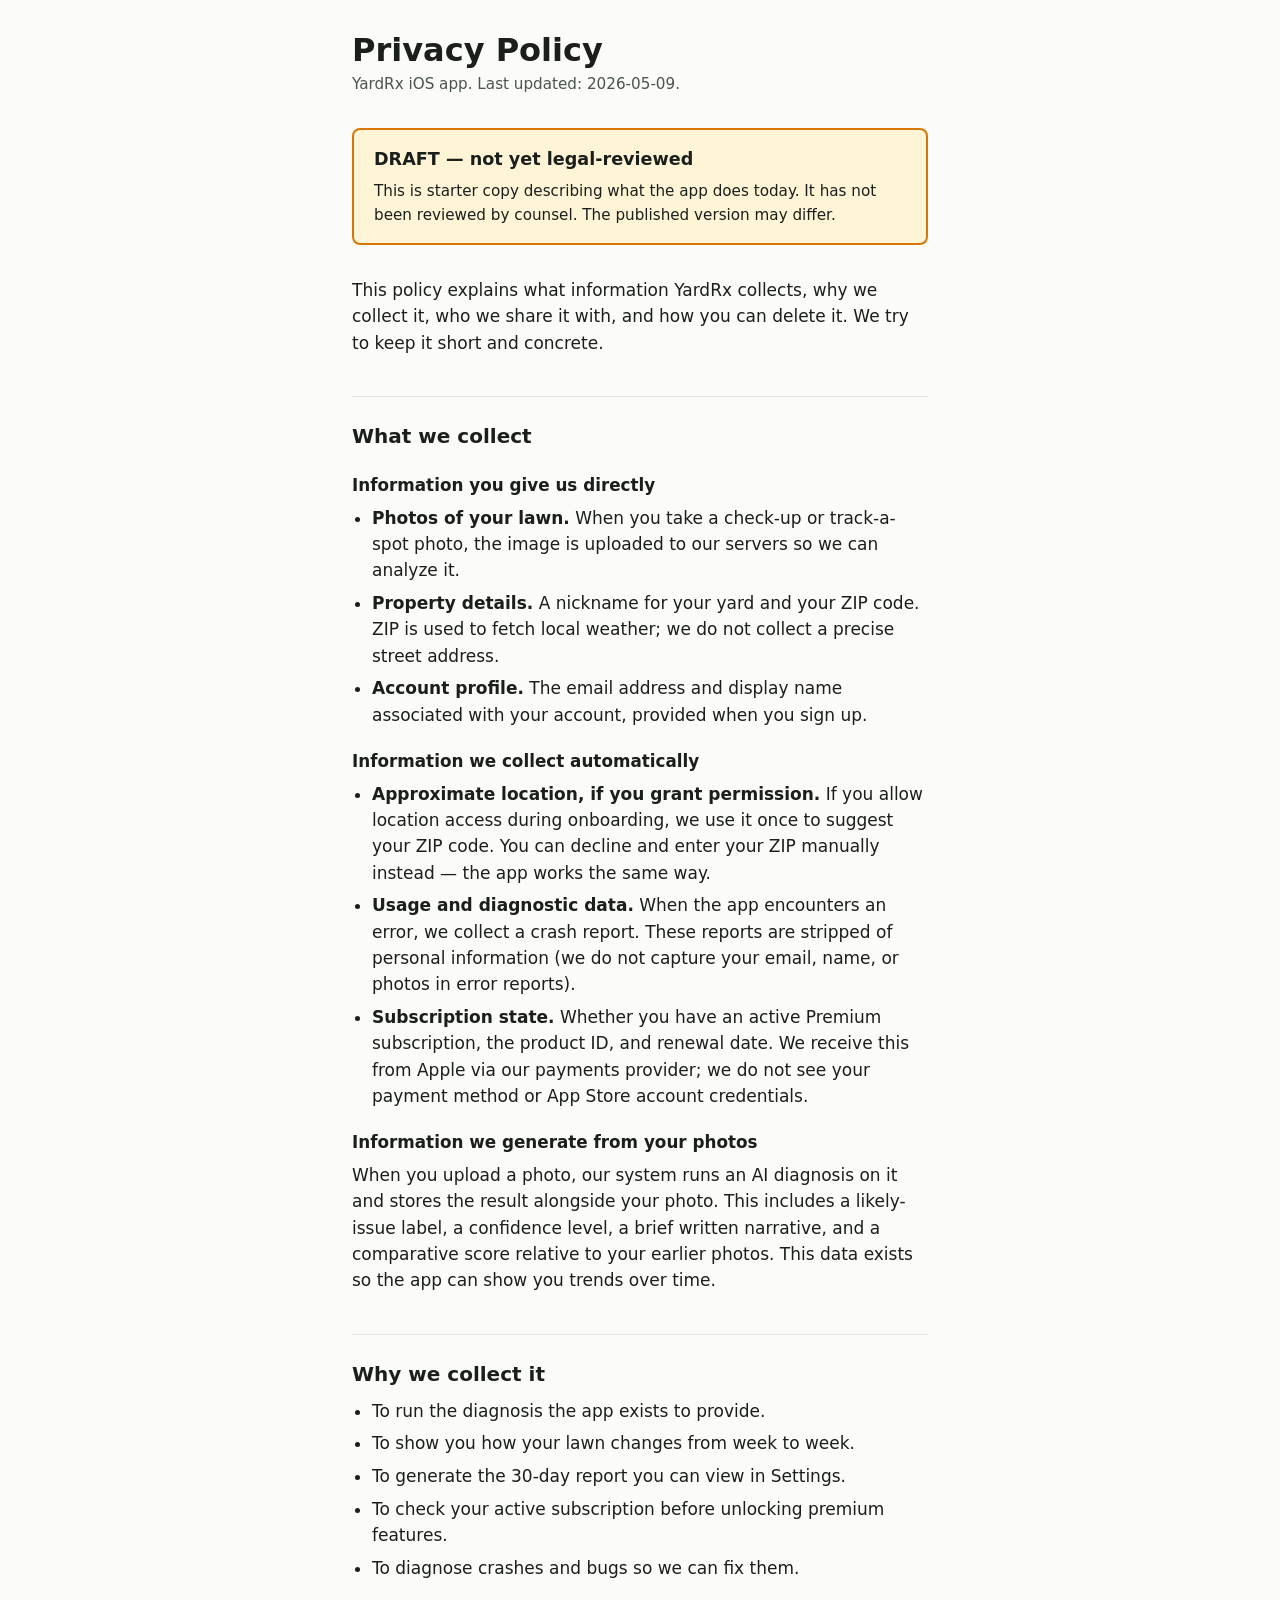
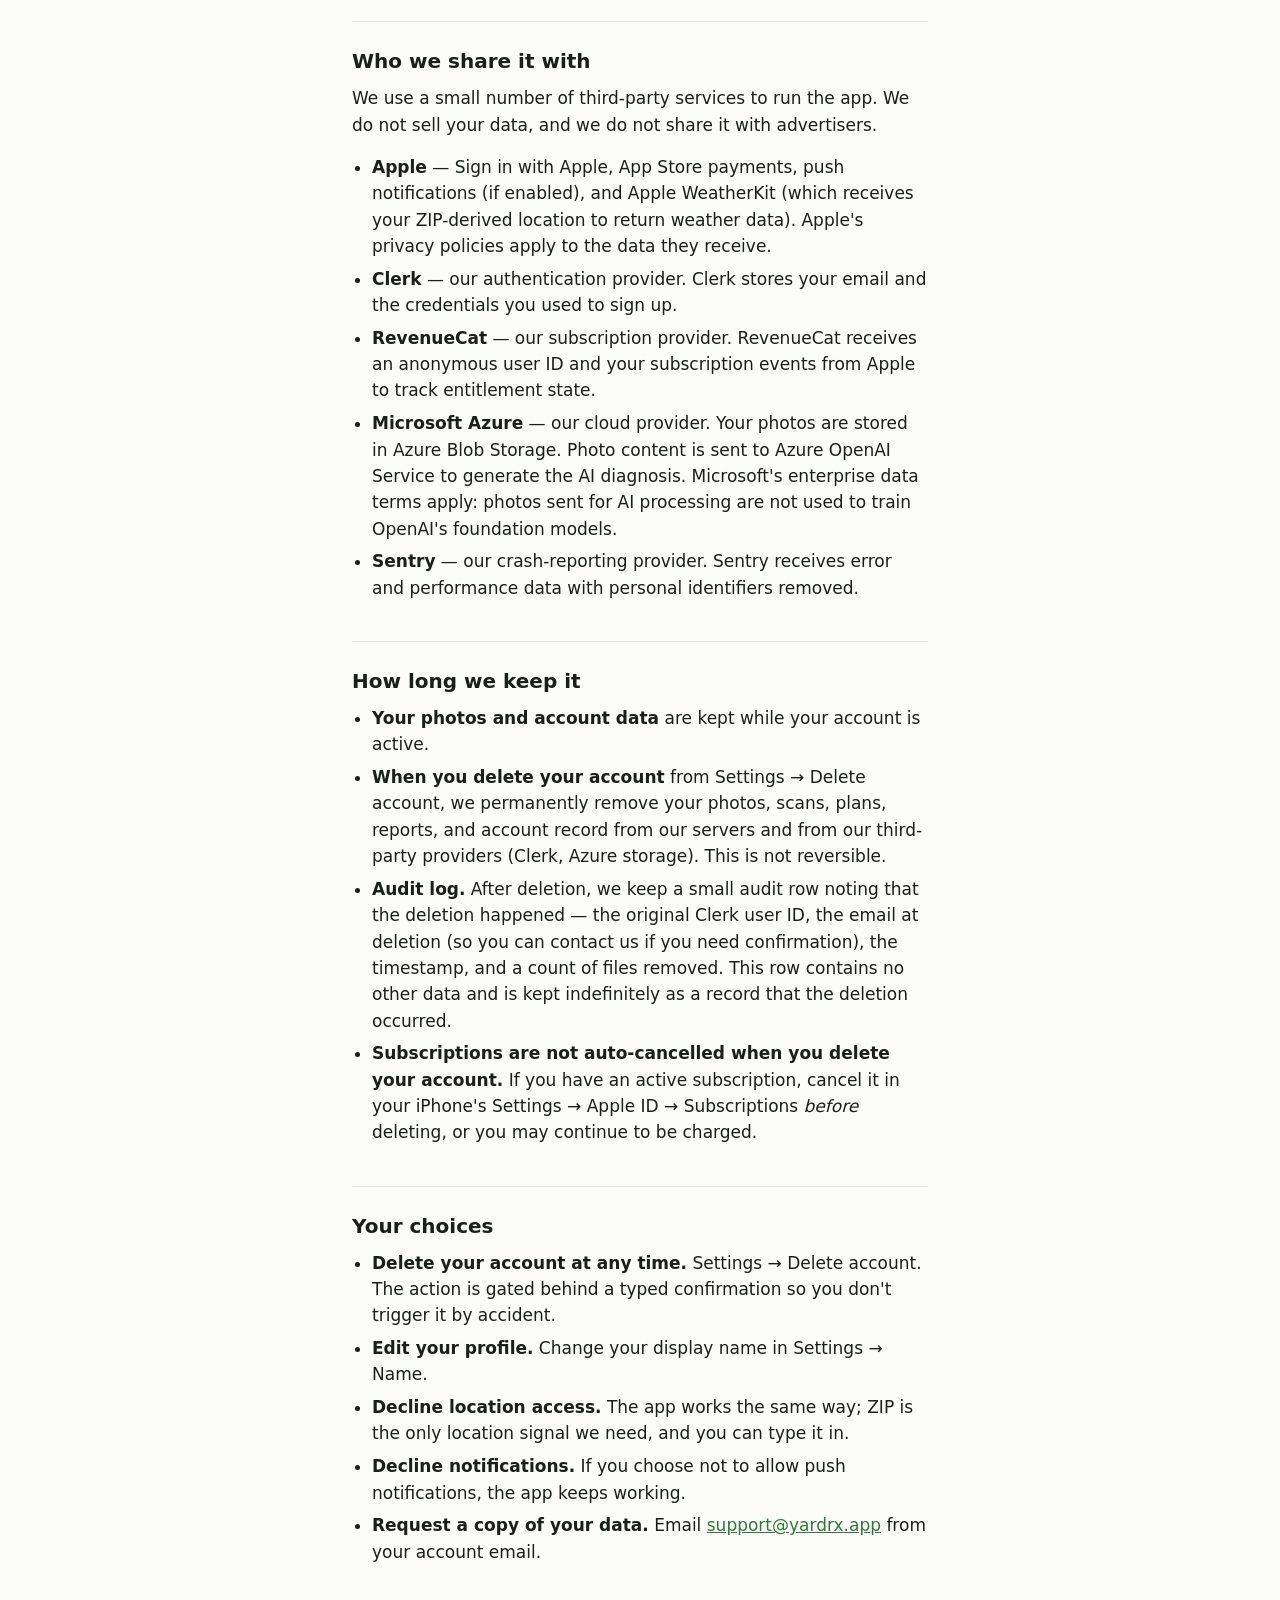
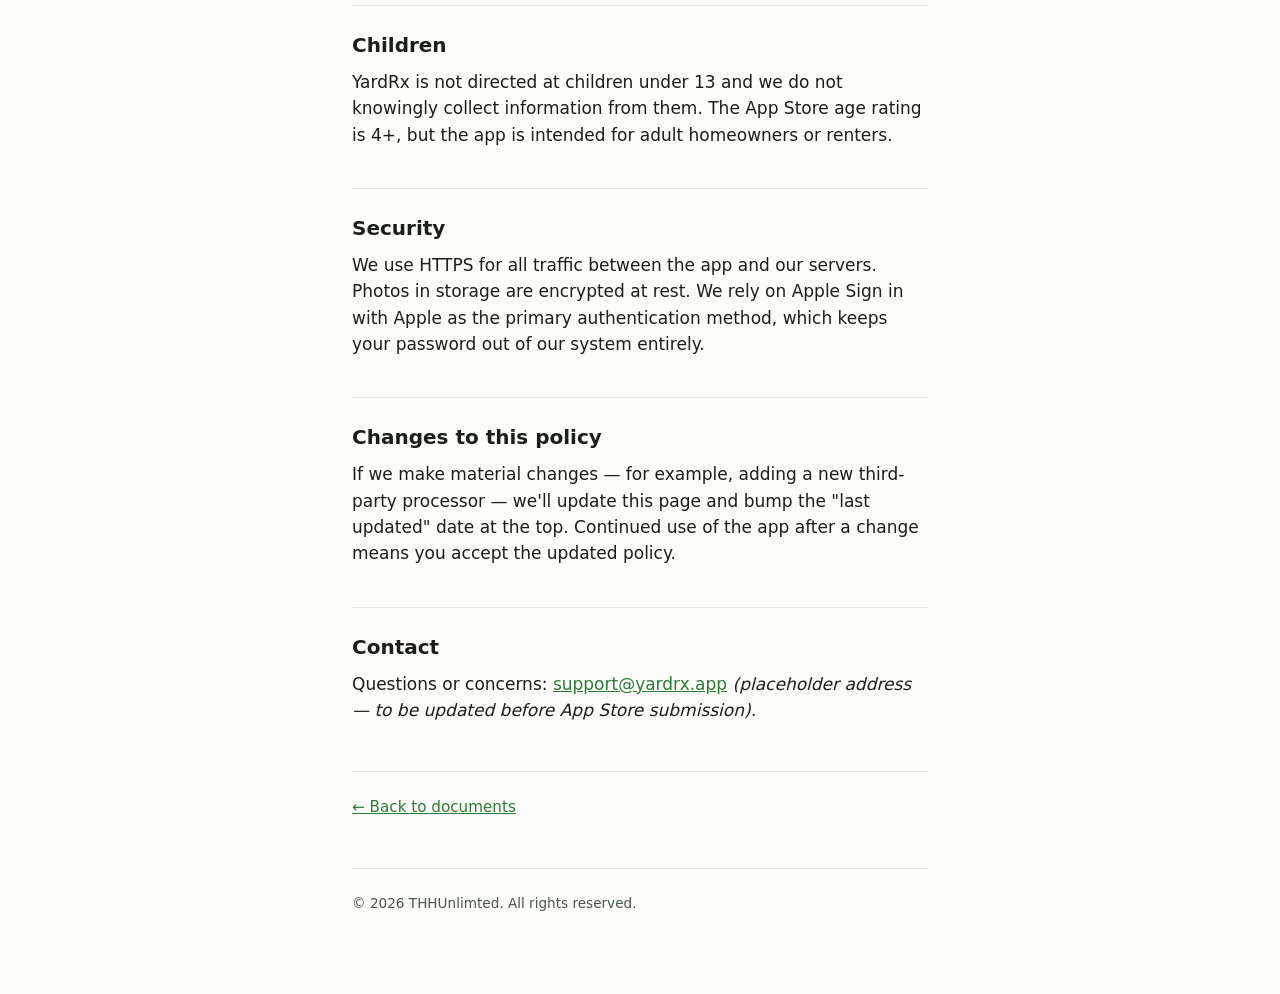
==== privacy/index.html @ 3f292b2b "Initial draft of privacy + terms pages Plain-language starter copy reflecting what the YardRx iOS ap" ====
<!DOCTYPE html>
<html lang="en">
<head>
  <meta charset="utf-8">
  <meta name="viewport" content="width=device-width, initial-scale=1">
  <title>Privacy Policy — YardRx</title>
  <meta name="description" content="What YardRx collects, why, who we share it with, and how to delete it.">
  <link rel="stylesheet" href="../style.css">
</head>
<body>
  <main>
    <h1>Privacy Policy</h1>
    <p class="subtitle">YardRx iOS app. Last updated: 2026-05-09.</p>

    <section class="draft-banner" role="alert" aria-live="polite">
      <strong>DRAFT — not yet legal-reviewed</strong>
      <p>This is starter copy describing what the app does today. It has not been reviewed by counsel. The published version may differ.</p>
    </section>

    <p>This policy explains what information YardRx collects, why we collect it, who we share it with, and how you can delete it. We try to keep it short and concrete.</p>

    <h2>What we collect</h2>

    <h3>Information you give us directly</h3>
    <ul>
      <li><strong>Photos of your lawn.</strong> When you take a check-up or track-a-spot photo, the image is uploaded to our servers so we can analyze it.</li>
      <li><strong>Property details.</strong> A nickname for your yard and your ZIP code. ZIP is used to fetch local weather; we do not collect a precise street address.</li>
      <li><strong>Account profile.</strong> The email address and display name associated with your account, provided when you sign up.</li>
    </ul>

    <h3>Information we collect automatically</h3>
    <ul>
      <li><strong>Approximate location, if you grant permission.</strong> If you allow location access during onboarding, we use it once to suggest your ZIP code. You can decline and enter your ZIP manually instead — the app works the same way.</li>
      <li><strong>Usage and diagnostic data.</strong> When the app encounters an error, we collect a crash report. These reports are stripped of personal information (we do not capture your email, name, or photos in error reports).</li>
      <li><strong>Subscription state.</strong> Whether you have an active Premium subscription, the product ID, and renewal date. We receive this from Apple via our payments provider; we do not see your payment method or App Store account credentials.</li>
    </ul>

    <h3>Information we generate from your photos</h3>
    <p>When you upload a photo, our system runs an AI diagnosis on it and stores the result alongside your photo. This includes a likely-issue label, a confidence level, a brief written narrative, and a comparative score relative to your earlier photos. This data exists so the app can show you trends over time.</p>

    <h2>Why we collect it</h2>
    <ul>
      <li>To run the diagnosis the app exists to provide.</li>
      <li>To show you how your lawn changes from week to week.</li>
      <li>To generate the 30-day report you can view in Settings.</li>
      <li>To check your active subscription before unlocking premium features.</li>
      <li>To diagnose crashes and bugs so we can fix them.</li>
    </ul>

    <h2>Who we share it with</h2>

    <p>We use a small number of third-party services to run the app. We do not sell your data, and we do not share it with advertisers.</p>

    <ul>
      <li><strong>Apple</strong> — Sign in with Apple, App Store payments, push notifications (if enabled), and Apple WeatherKit (which receives your ZIP-derived location to return weather data). Apple's privacy policies apply to the data they receive.</li>
      <li><strong>Clerk</strong> — our authentication provider. Clerk stores your email and the credentials you used to sign up.</li>
      <li><strong>RevenueCat</strong> — our subscription provider. RevenueCat receives an anonymous user ID and your subscription events from Apple to track entitlement state.</li>
      <li><strong>Microsoft Azure</strong> — our cloud provider. Your photos are stored in Azure Blob Storage. Photo content is sent to Azure OpenAI Service to generate the AI diagnosis. Microsoft's enterprise data terms apply: photos sent for AI processing are not used to train OpenAI's foundation models.</li>
      <li><strong>Sentry</strong> — our crash-reporting provider. Sentry receives error and performance data with personal identifiers removed.</li>
    </ul>

    <h2>How long we keep it</h2>
    <ul>
      <li><strong>Your photos and account data</strong> are kept while your account is active.</li>
      <li><strong>When you delete your account</strong> from Settings → Delete account, we permanently remove your photos, scans, plans, reports, and account record from our servers and from our third-party providers (Clerk, Azure storage). This is not reversible.</li>
      <li><strong>Audit log.</strong> After deletion, we keep a small audit row noting that the deletion happened — the original Clerk user ID, the email at deletion (so you can contact us if you need confirmation), the timestamp, and a count of files removed. This row contains no other data and is kept indefinitely as a record that the deletion occurred.</li>
      <li><strong>Subscriptions are not auto-cancelled when you delete your account.</strong> If you have an active subscription, cancel it in your iPhone's Settings → Apple ID → Subscriptions <em>before</em> deleting, or you may continue to be charged.</li>
    </ul>

    <h2>Your choices</h2>
    <ul>
      <li><strong>Delete your account at any time.</strong> Settings → Delete account. The action is gated behind a typed confirmation so you don't trigger it by accident.</li>
      <li><strong>Edit your profile.</strong> Change your display name in Settings → Name.</li>
      <li><strong>Decline location access.</strong> The app works the same way; ZIP is the only location signal we need, and you can type it in.</li>
      <li><strong>Decline notifications.</strong> If you choose not to allow push notifications, the app keeps working.</li>
      <li><strong>Request a copy of your data.</strong> Email <a href="mailto:support@yardrx.app">support@yardrx.app</a> from your account email.</li>
    </ul>

    <h2>Children</h2>
    <p>YardRx is not directed at children under 13 and we do not knowingly collect information from them. The App Store age rating is 4+, but the app is intended for adult homeowners or renters.</p>

    <h2>Security</h2>
    <p>We use HTTPS for all traffic between the app and our servers. Photos in storage are encrypted at rest. We rely on Apple Sign in with Apple as the primary authentication method, which keeps your password out of our system entirely.</p>

    <h2>Changes to this policy</h2>
    <p>If we make material changes — for example, adding a new third-party processor — we'll update this page and bump the "last updated" date at the top. Continued use of the app after a change means you accept the updated policy.</p>

    <h2>Contact</h2>
    <p>Questions or concerns: <a href="mailto:support@yardrx.app">support@yardrx.app</a> <em>(placeholder address — to be updated before App Store submission).</em></p>

    <p class="nav"><a href="../">← Back to documents</a></p>
  </main>

  <footer>
    <p>© 2026 THHUnlimted. All rights reserved.</p>
  </footer>
</body>
</html>
---- style.css ----
/* Plain-language legal pages for YardRx. Clear typography over decorative
   chrome — these documents need to be readable on a phone in the App Store
   review queue. */

:root {
  --fg: #1a1f1c;
  --fg-soft: #4a5450;
  --bg: #fbfbf7;
  --accent: #2f7a3a;
  --warn-bg: #fff4d6;
  --warn-border: #d97706;
  --rule: #e3e6e0;
  --max-line: 36rem;
}

* { box-sizing: border-box; }

body {
  margin: 0;
  padding: 2rem 1.25rem 4rem;
  font-family: -apple-system, BlinkMacSystemFont, "SF Pro Text", system-ui, sans-serif;
  font-size: 17px;
  line-height: 1.55;
  color: var(--fg);
  background: var(--bg);
  -webkit-text-size-adjust: 100%;
}

main {
  max-width: var(--max-line);
  margin: 0 auto;
}

h1 {
  font-size: 2rem;
  line-height: 1.15;
  margin: 0 0 0.25rem;
  color: var(--fg);
}

h2 {
  font-size: 1.25rem;
  margin: 2.5rem 0 0.5rem;
  padding-top: 1.5rem;
  border-top: 1px solid var(--rule);
  color: var(--fg);
}

h3 {
  font-size: 1.05rem;
  margin: 1.25rem 0 0.4rem;
  color: var(--fg);
}

p, ul, ol { margin: 0 0 1rem; }
ul, ol { padding-left: 1.25rem; }
li { margin-bottom: 0.4rem; }

a { color: var(--accent); }
a:hover, a:focus { text-decoration: underline; }

.subtitle {
  color: var(--fg-soft);
  margin: 0 0 2rem;
  font-size: 0.95rem;
}

.draft-banner {
  background: var(--warn-bg);
  border: 2px solid var(--warn-border);
  border-radius: 8px;
  padding: 1rem 1.25rem;
  margin: 0 0 2rem;
}

.draft-banner strong { display: block; font-size: 1.1rem; margin-bottom: 0.4rem; }
.draft-banner p { margin: 0; font-size: 0.95rem; }

.nav {
  margin-top: 3rem;
  padding-top: 1.5rem;
  border-top: 1px solid var(--rule);
  font-size: 0.95rem;
  color: var(--fg-soft);
}

footer {
  max-width: var(--max-line);
  margin: 3rem auto 0;
  padding-top: 1.5rem;
  border-top: 1px solid var(--rule);
  font-size: 0.85rem;
  color: var(--fg-soft);
}

code {
  background: #f1f3ee;
  padding: 0.1em 0.35em;
  border-radius: 4px;
  font-size: 0.9em;
  font-family: ui-monospace, "SF Mono", Menlo, Monaco, monospace;
}
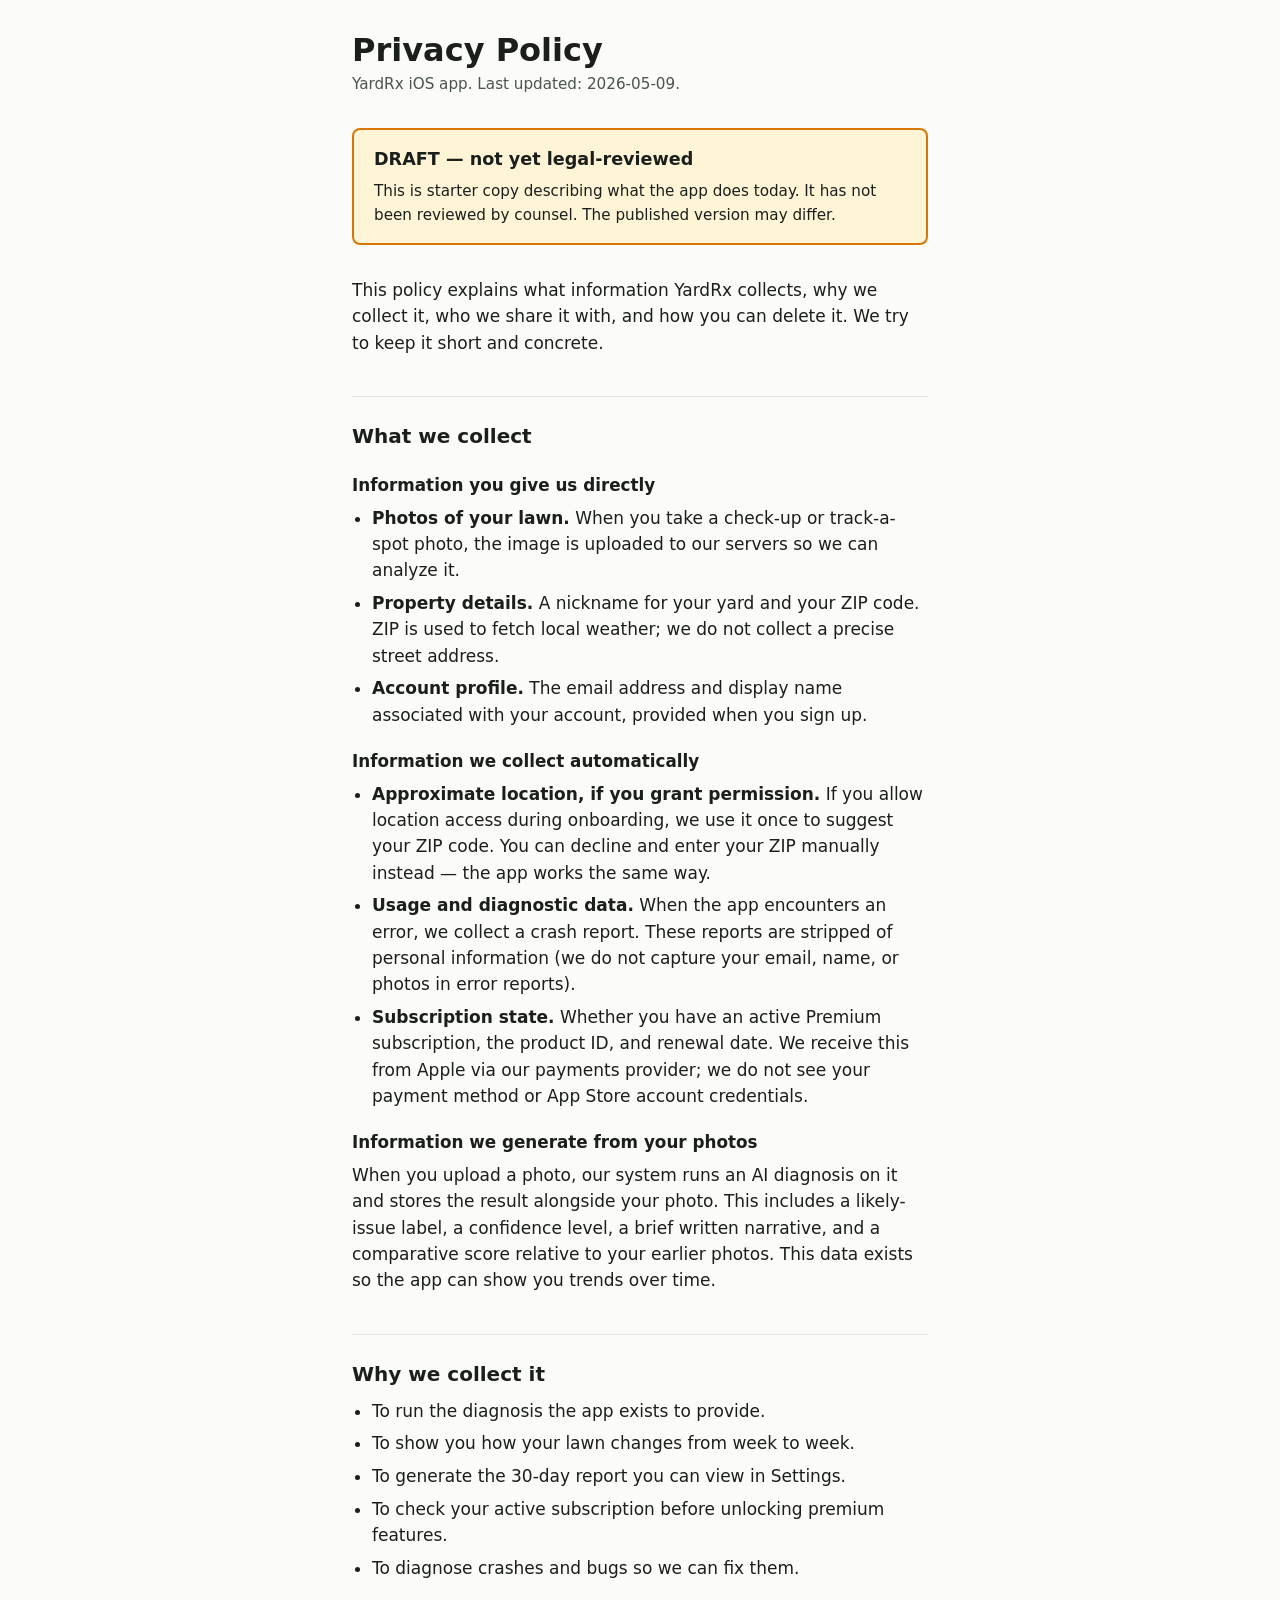
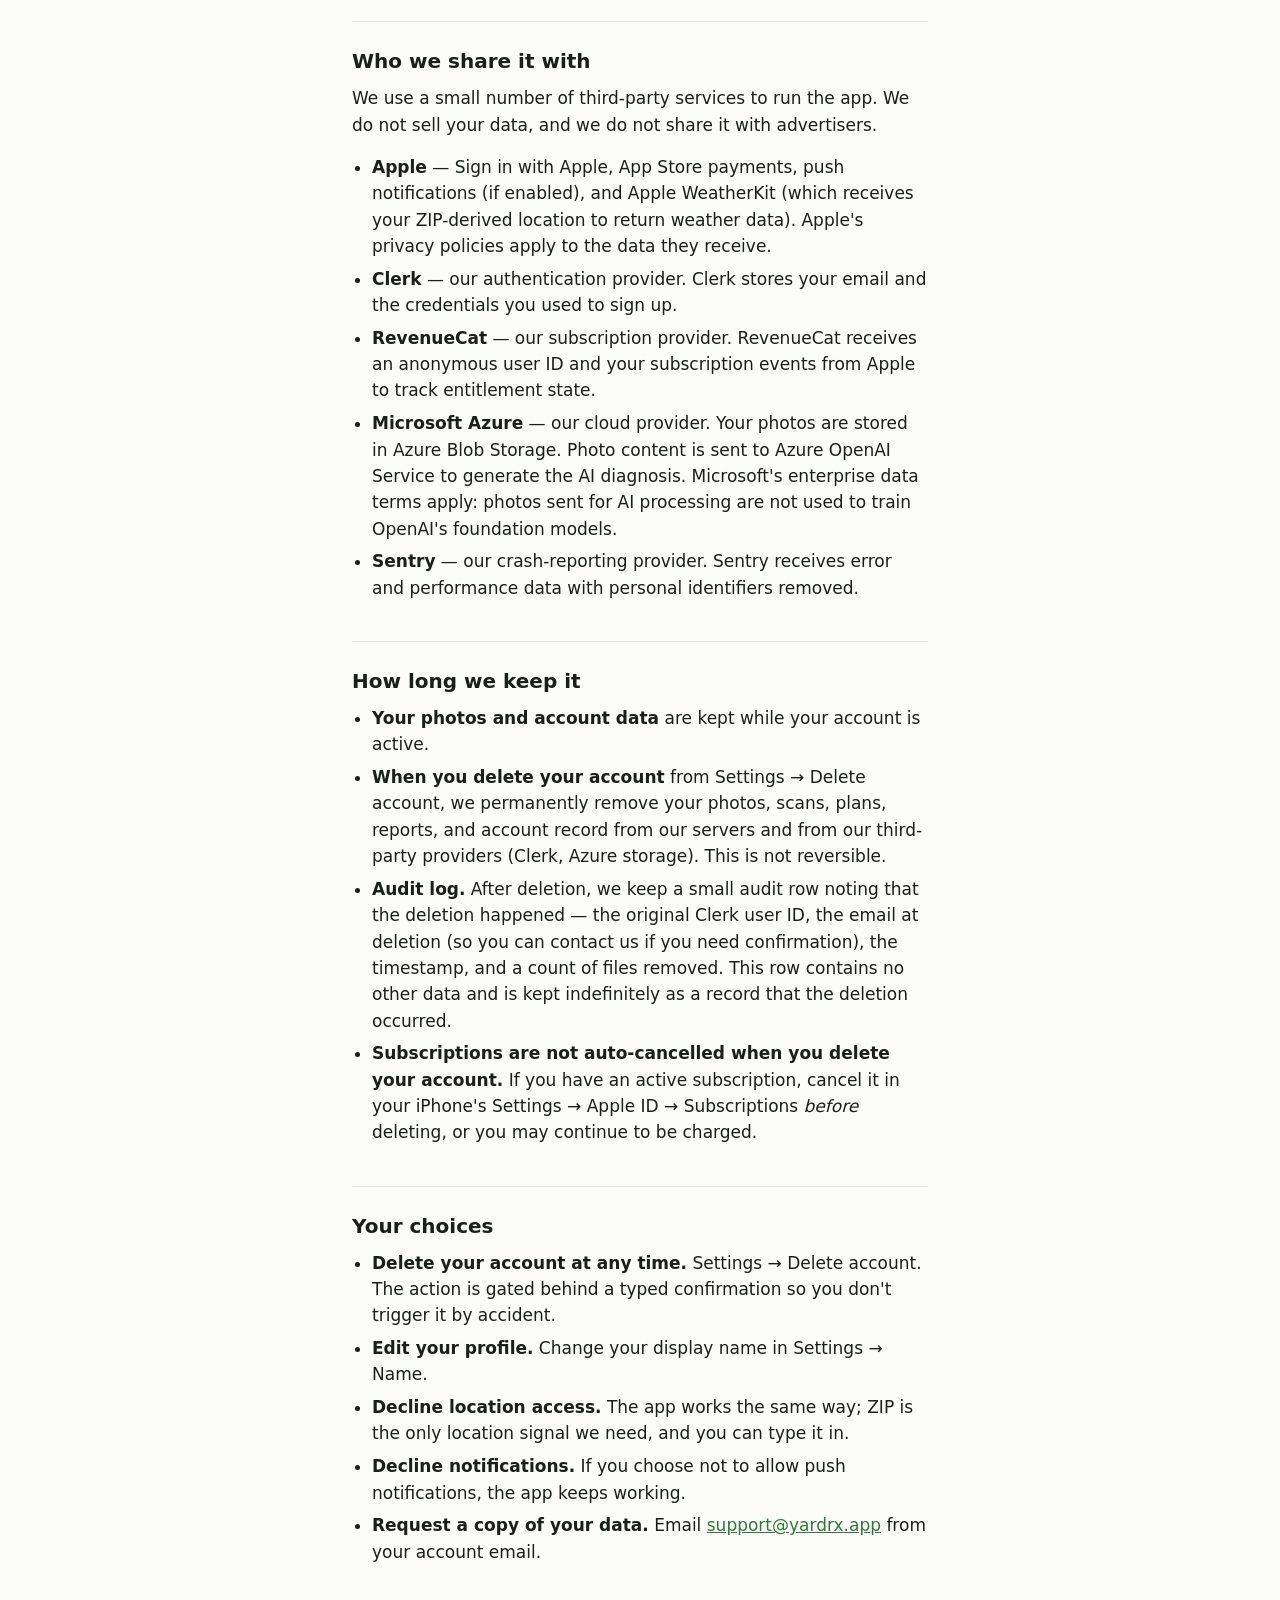
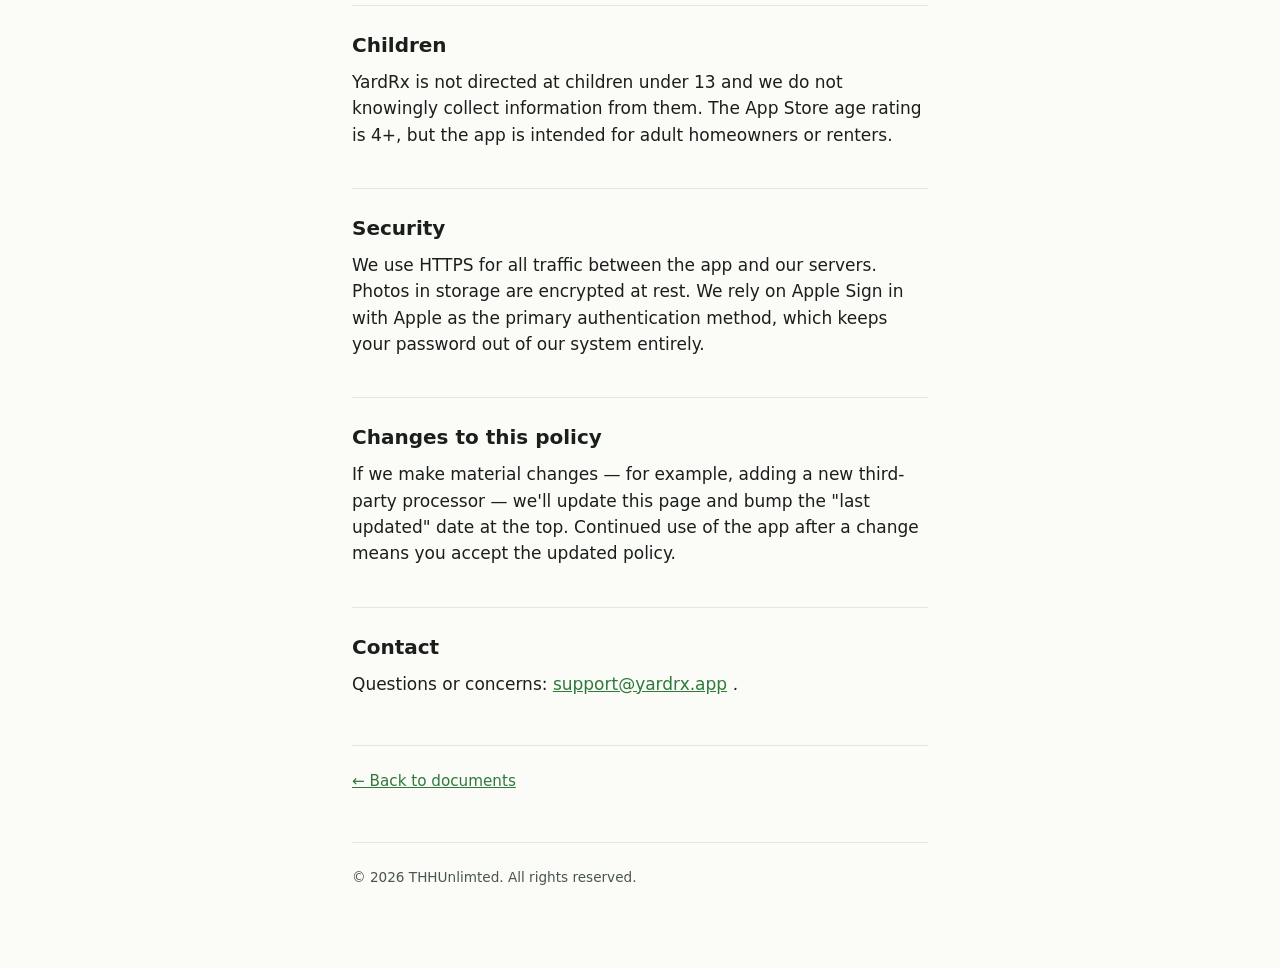
==== commit 8a4ccb33: "Update index.html Confirm Support email" ====
--- a/privacy/index.html
+++ b/privacy/index.html
@@ -86,7 +86,7 @@
     <p>If we make material changes — for example, adding a new third-party processor — we'll update this page and bump the "last updated" date at the top. Continued use of the app after a change means you accept the updated policy.</p>
 
     <h2>Contact</h2>
-    <p>Questions or concerns: <a href="mailto:support@yardrx.app">support@yardrx.app</a> <em>(placeholder address — to be updated before App Store submission).</em></p>
+    <p>Questions or concerns: <a href="mailto:support@yardrx.app">support@yardrx.app</a> <em>.</em></p>
 
     <p class="nav"><a href="../">← Back to documents</a></p>
   </main>
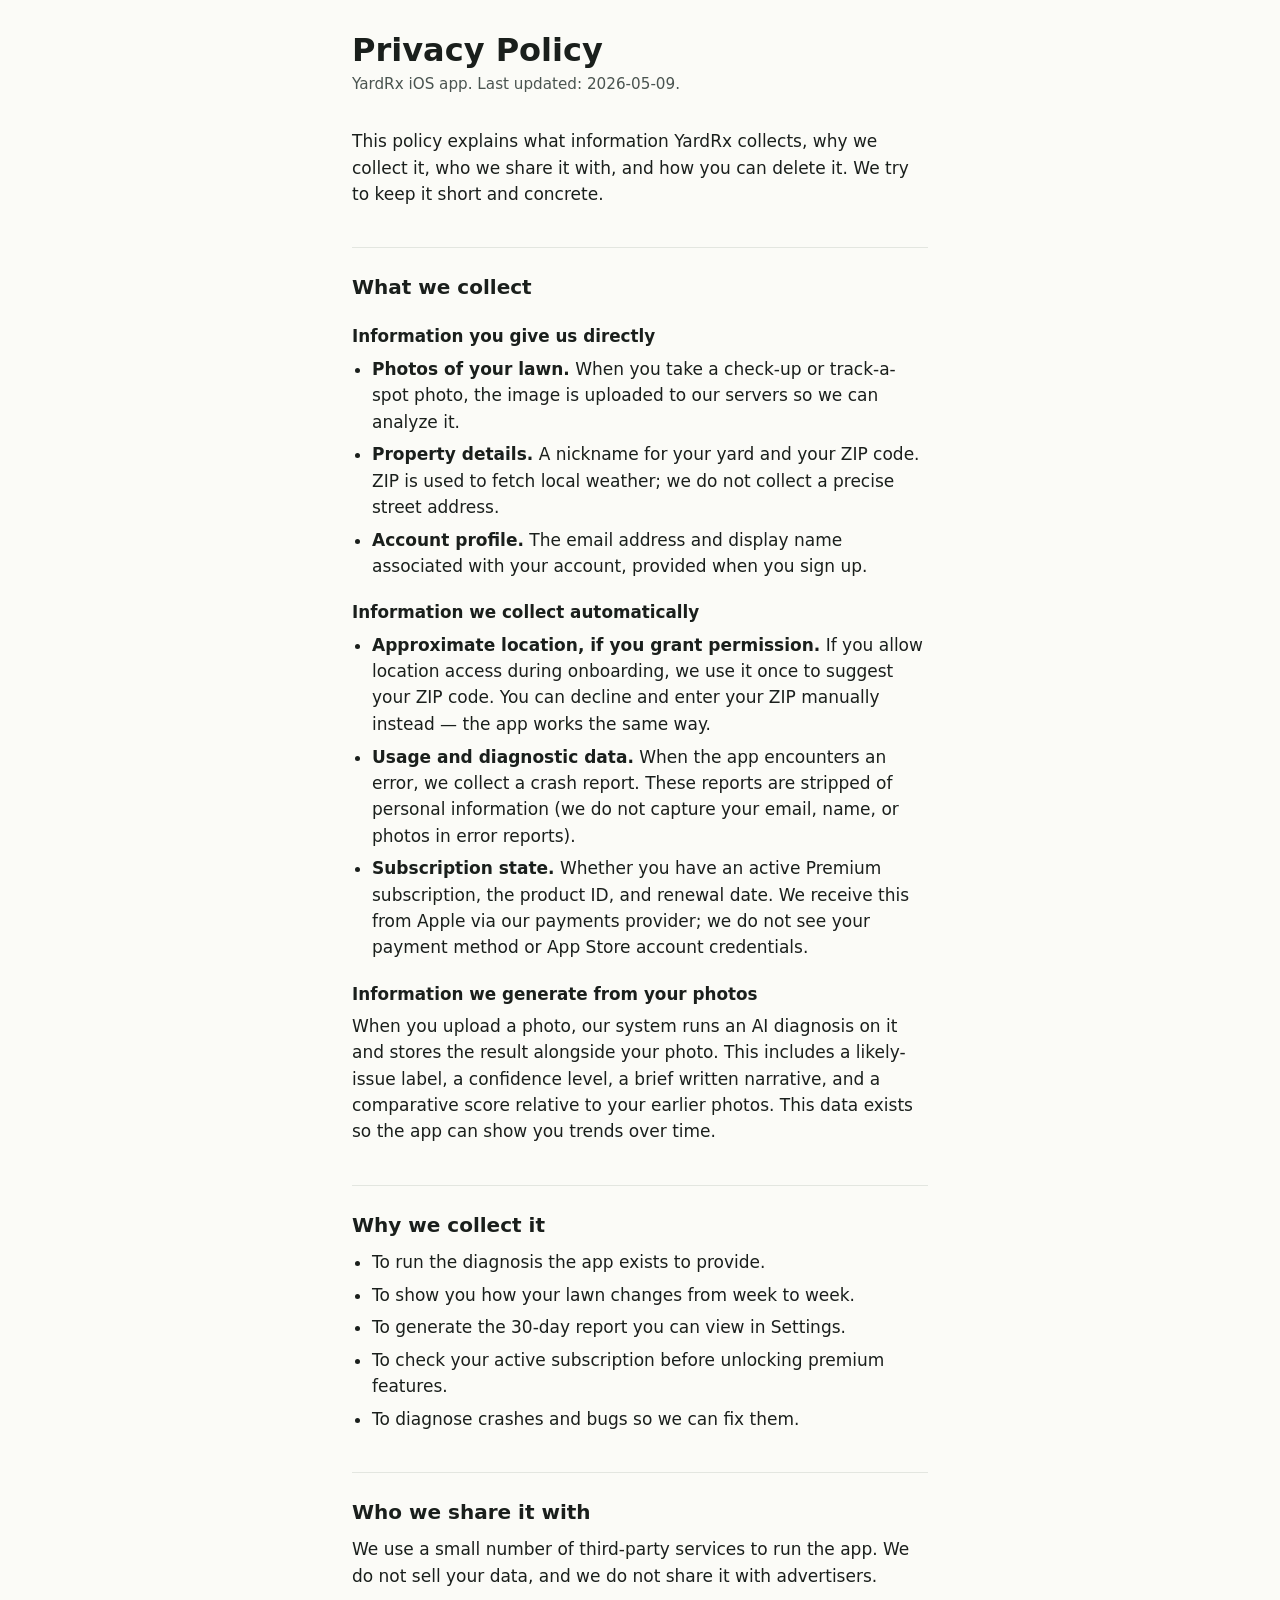
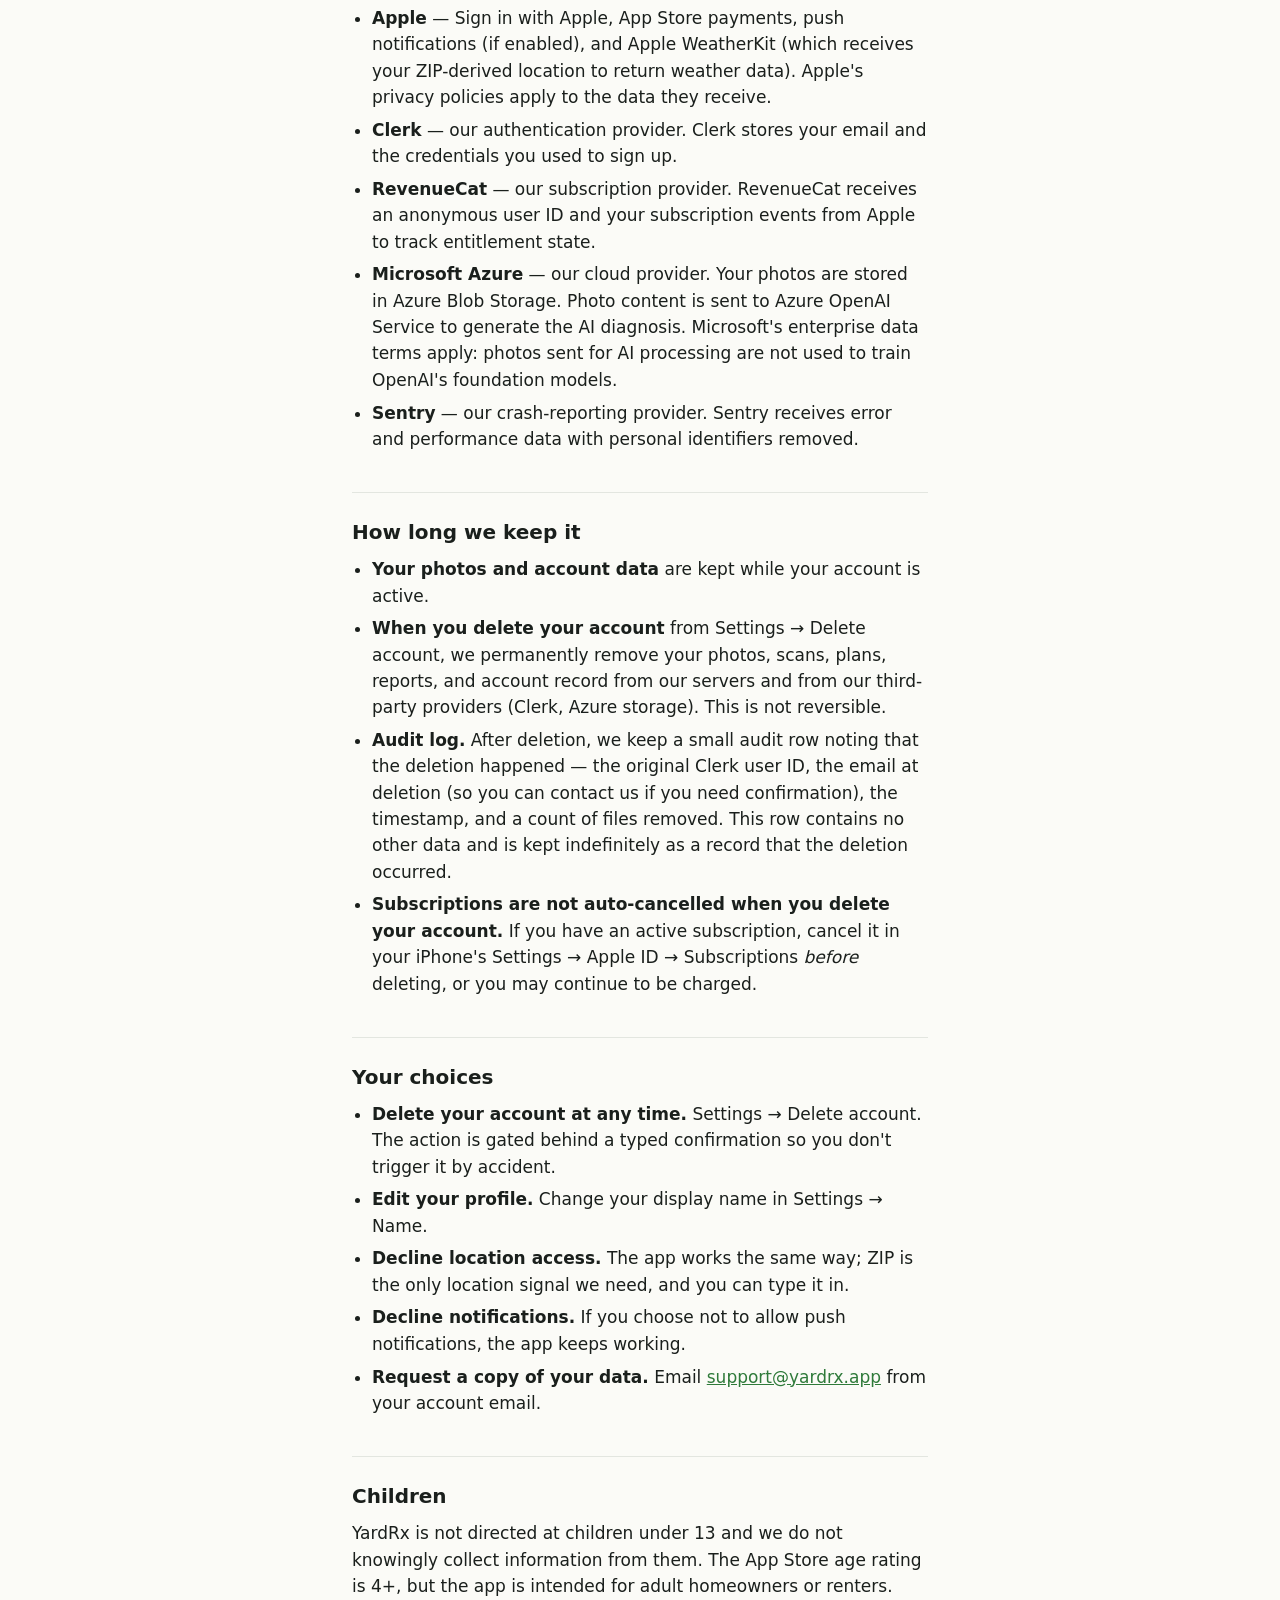
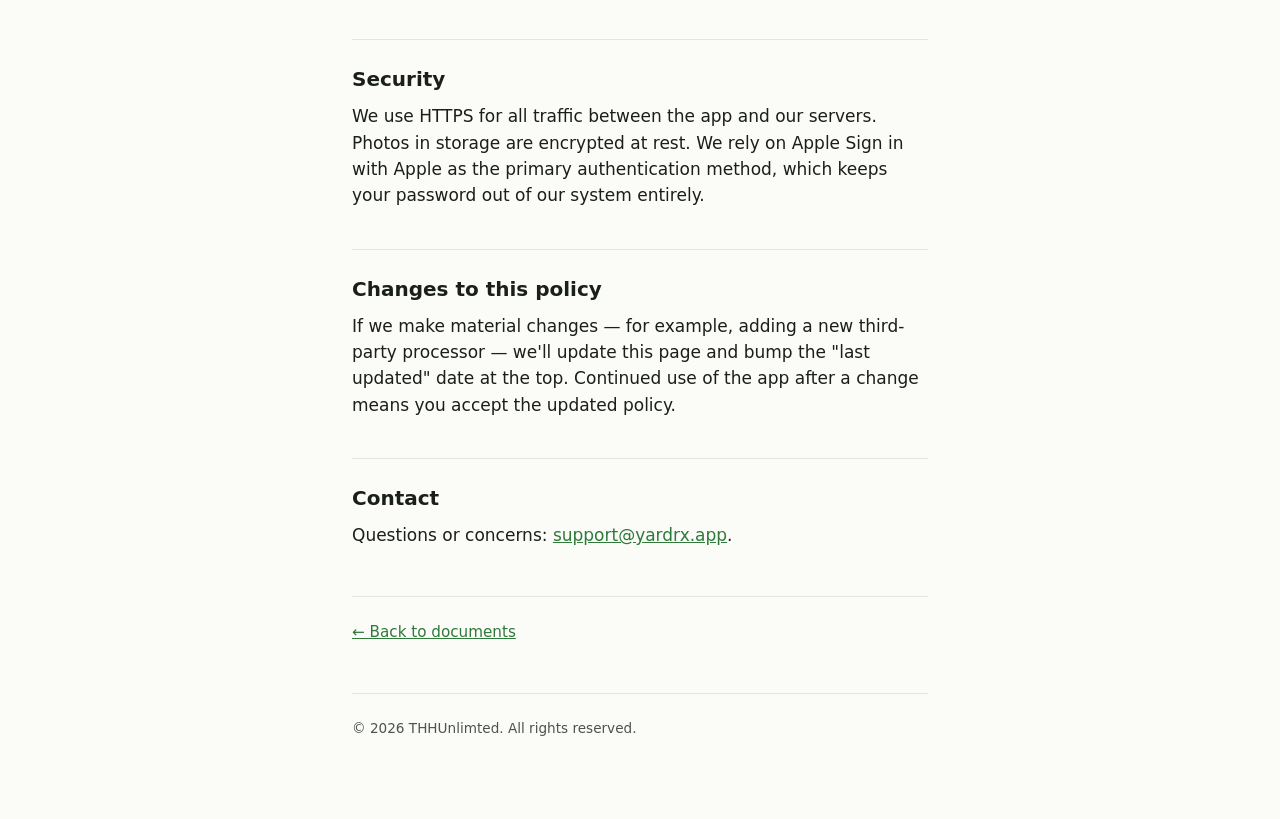
==== commit 823eb120: "Drop DRAFT banners + placeholder-address notes; mark published Pages reviewed and going live as Yard" ====
--- a/privacy/index.html
+++ b/privacy/index.html
@@ -11,11 +11,6 @@
   <main>
     <h1>Privacy Policy</h1>
     <p class="subtitle">YardRx iOS app. Last updated: 2026-05-09.</p>
-
-    <section class="draft-banner" role="alert" aria-live="polite">
-      <strong>DRAFT — not yet legal-reviewed</strong>
-      <p>This is starter copy describing what the app does today. It has not been reviewed by counsel. The published version may differ.</p>
-    </section>
 
     <p>This policy explains what information YardRx collects, why we collect it, who we share it with, and how you can delete it. We try to keep it short and concrete.</p>
 
@@ -86,7 +81,7 @@
     <p>If we make material changes — for example, adding a new third-party processor — we'll update this page and bump the "last updated" date at the top. Continued use of the app after a change means you accept the updated policy.</p>
 
     <h2>Contact</h2>
-    <p>Questions or concerns: <a href="mailto:support@yardrx.app">support@yardrx.app</a> <em>.</em></p>
+    <p>Questions or concerns: <a href="mailto:support@yardrx.app">support@yardrx.app</a>.</p>
 
     <p class="nav"><a href="../">← Back to documents</a></p>
   </main>
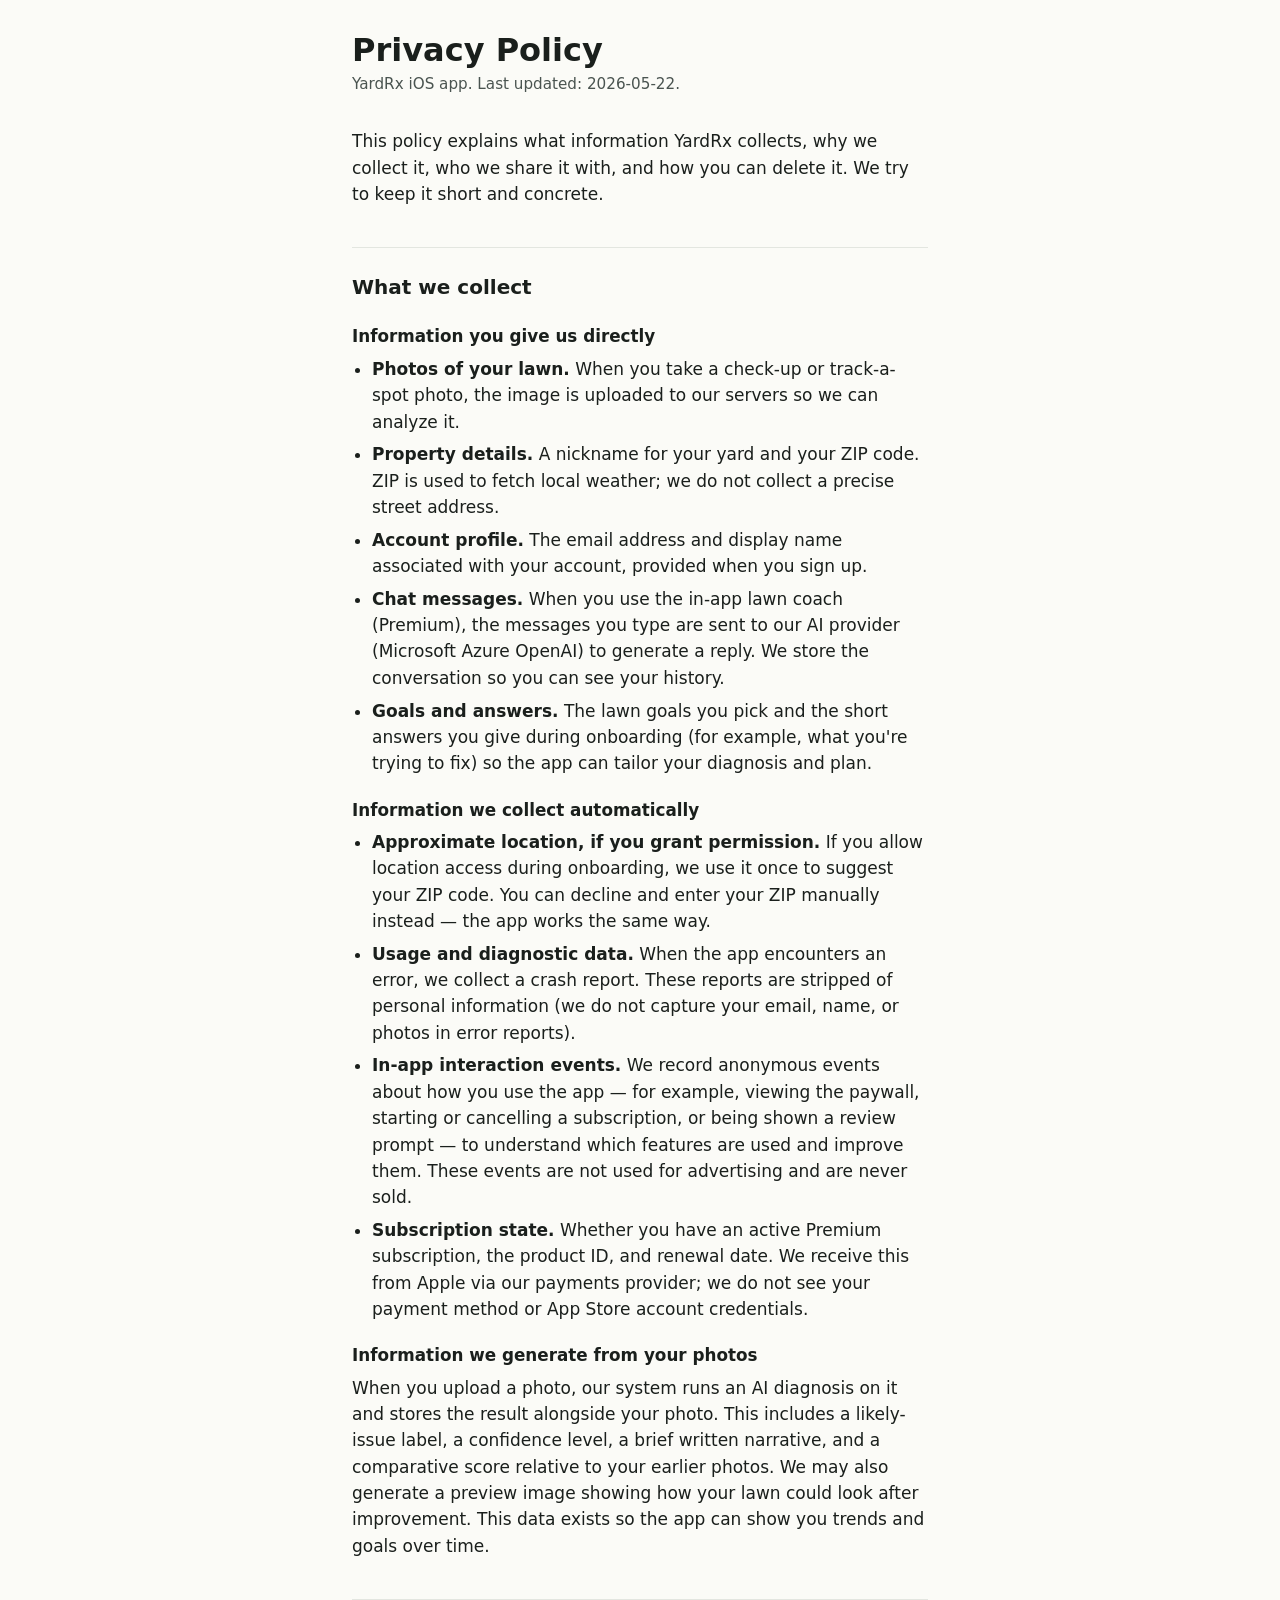
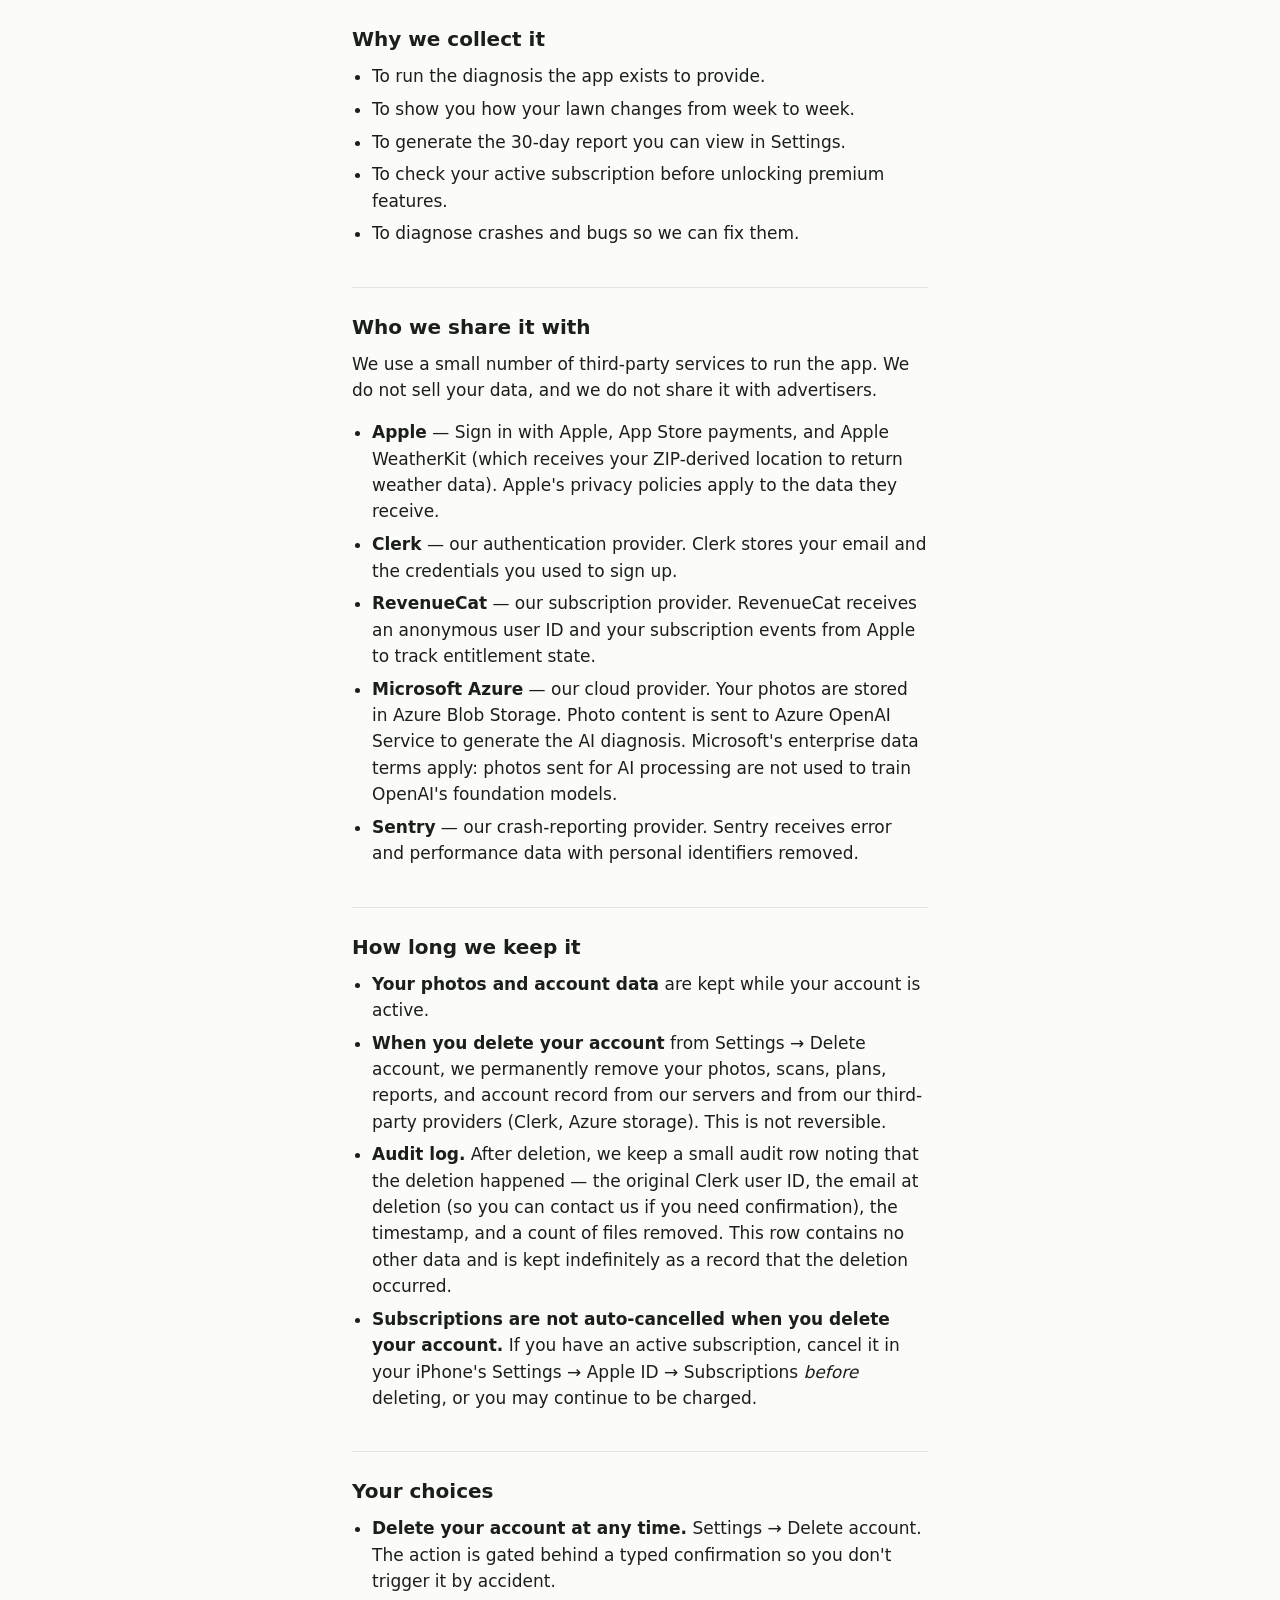
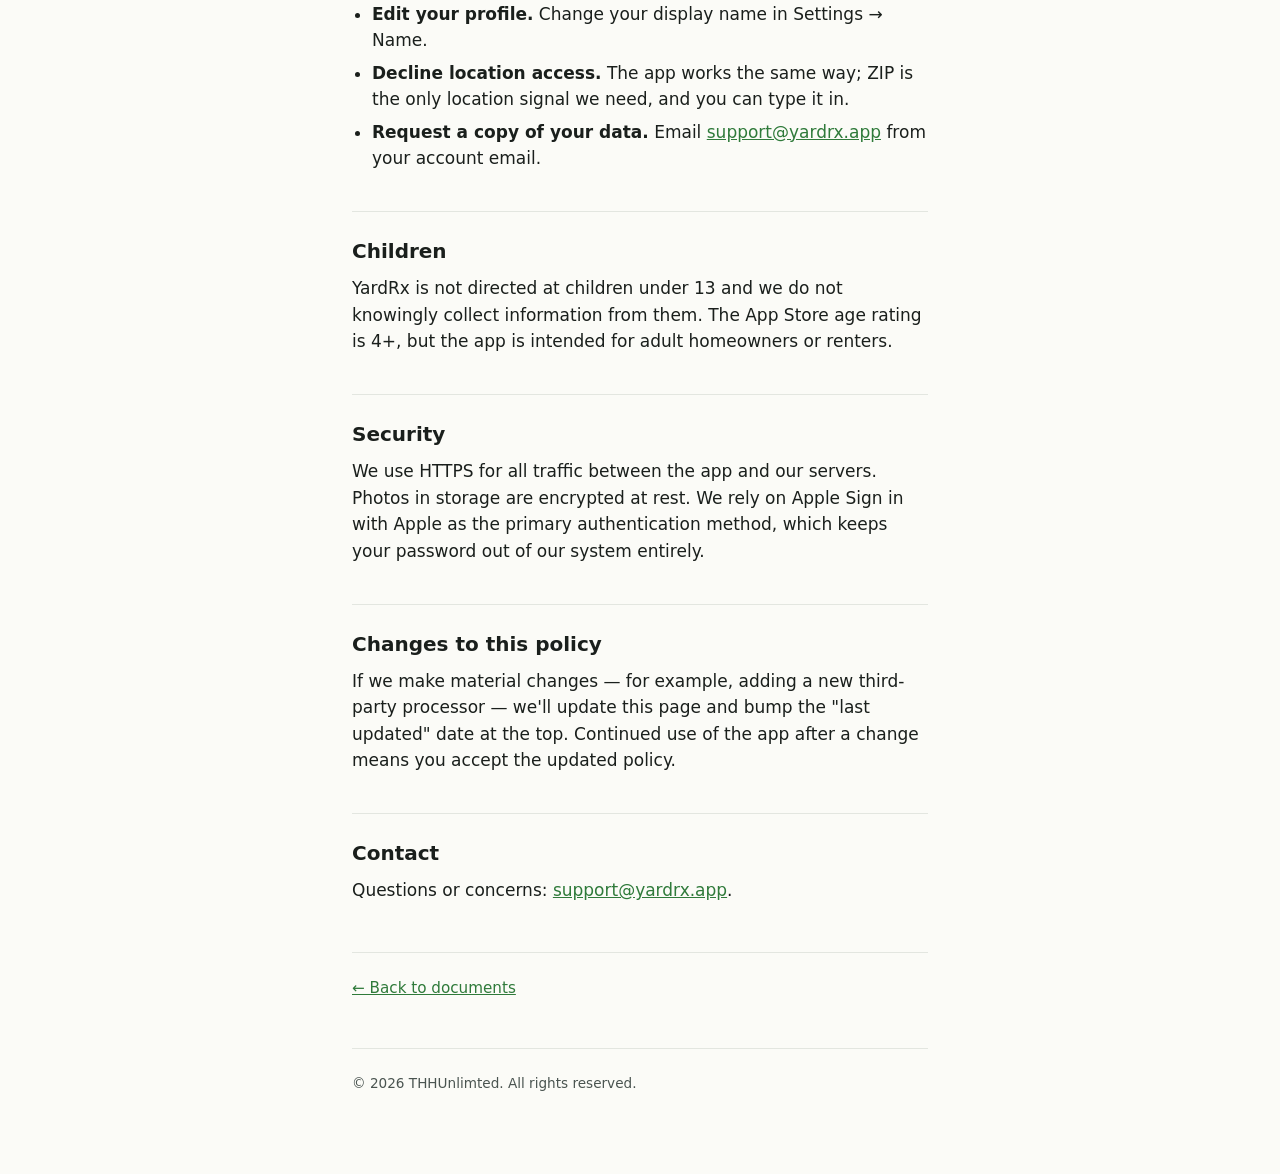
==== commit 65da255a: "Add Support page + sync privacy policy to actual data practices App Store submission prep: - New /su" ====
--- a/privacy/index.html
+++ b/privacy/index.html
@@ -10,7 +10,7 @@
 <body>
   <main>
     <h1>Privacy Policy</h1>
-    <p class="subtitle">YardRx iOS app. Last updated: 2026-05-09.</p>
+    <p class="subtitle">YardRx iOS app. Last updated: 2026-05-22.</p>
 
     <p>This policy explains what information YardRx collects, why we collect it, who we share it with, and how you can delete it. We try to keep it short and concrete.</p>
 
@@ -21,17 +21,20 @@
       <li><strong>Photos of your lawn.</strong> When you take a check-up or track-a-spot photo, the image is uploaded to our servers so we can analyze it.</li>
       <li><strong>Property details.</strong> A nickname for your yard and your ZIP code. ZIP is used to fetch local weather; we do not collect a precise street address.</li>
       <li><strong>Account profile.</strong> The email address and display name associated with your account, provided when you sign up.</li>
+      <li><strong>Chat messages.</strong> When you use the in-app lawn coach (Premium), the messages you type are sent to our AI provider (Microsoft Azure OpenAI) to generate a reply. We store the conversation so you can see your history.</li>
+      <li><strong>Goals and answers.</strong> The lawn goals you pick and the short answers you give during onboarding (for example, what you're trying to fix) so the app can tailor your diagnosis and plan.</li>
     </ul>
 
     <h3>Information we collect automatically</h3>
     <ul>
       <li><strong>Approximate location, if you grant permission.</strong> If you allow location access during onboarding, we use it once to suggest your ZIP code. You can decline and enter your ZIP manually instead — the app works the same way.</li>
       <li><strong>Usage and diagnostic data.</strong> When the app encounters an error, we collect a crash report. These reports are stripped of personal information (we do not capture your email, name, or photos in error reports).</li>
+      <li><strong>In-app interaction events.</strong> We record anonymous events about how you use the app — for example, viewing the paywall, starting or cancelling a subscription, or being shown a review prompt — to understand which features are used and improve them. These events are not used for advertising and are never sold.</li>
       <li><strong>Subscription state.</strong> Whether you have an active Premium subscription, the product ID, and renewal date. We receive this from Apple via our payments provider; we do not see your payment method or App Store account credentials.</li>
     </ul>
 
     <h3>Information we generate from your photos</h3>
-    <p>When you upload a photo, our system runs an AI diagnosis on it and stores the result alongside your photo. This includes a likely-issue label, a confidence level, a brief written narrative, and a comparative score relative to your earlier photos. This data exists so the app can show you trends over time.</p>
+    <p>When you upload a photo, our system runs an AI diagnosis on it and stores the result alongside your photo. This includes a likely-issue label, a confidence level, a brief written narrative, and a comparative score relative to your earlier photos. We may also generate a preview image showing how your lawn could look after improvement. This data exists so the app can show you trends and goals over time.</p>
 
     <h2>Why we collect it</h2>
     <ul>
@@ -47,7 +50,7 @@
     <p>We use a small number of third-party services to run the app. We do not sell your data, and we do not share it with advertisers.</p>
 
     <ul>
-      <li><strong>Apple</strong> — Sign in with Apple, App Store payments, push notifications (if enabled), and Apple WeatherKit (which receives your ZIP-derived location to return weather data). Apple's privacy policies apply to the data they receive.</li>
+      <li><strong>Apple</strong> — Sign in with Apple, App Store payments, and Apple WeatherKit (which receives your ZIP-derived location to return weather data). Apple's privacy policies apply to the data they receive.</li>
       <li><strong>Clerk</strong> — our authentication provider. Clerk stores your email and the credentials you used to sign up.</li>
       <li><strong>RevenueCat</strong> — our subscription provider. RevenueCat receives an anonymous user ID and your subscription events from Apple to track entitlement state.</li>
       <li><strong>Microsoft Azure</strong> — our cloud provider. Your photos are stored in Azure Blob Storage. Photo content is sent to Azure OpenAI Service to generate the AI diagnosis. Microsoft's enterprise data terms apply: photos sent for AI processing are not used to train OpenAI's foundation models.</li>
@@ -67,7 +70,6 @@
       <li><strong>Delete your account at any time.</strong> Settings → Delete account. The action is gated behind a typed confirmation so you don't trigger it by accident.</li>
       <li><strong>Edit your profile.</strong> Change your display name in Settings → Name.</li>
       <li><strong>Decline location access.</strong> The app works the same way; ZIP is the only location signal we need, and you can type it in.</li>
-      <li><strong>Decline notifications.</strong> If you choose not to allow push notifications, the app keeps working.</li>
       <li><strong>Request a copy of your data.</strong> Email <a href="mailto:support@yardrx.app">support@yardrx.app</a> from your account email.</li>
     </ul>
 
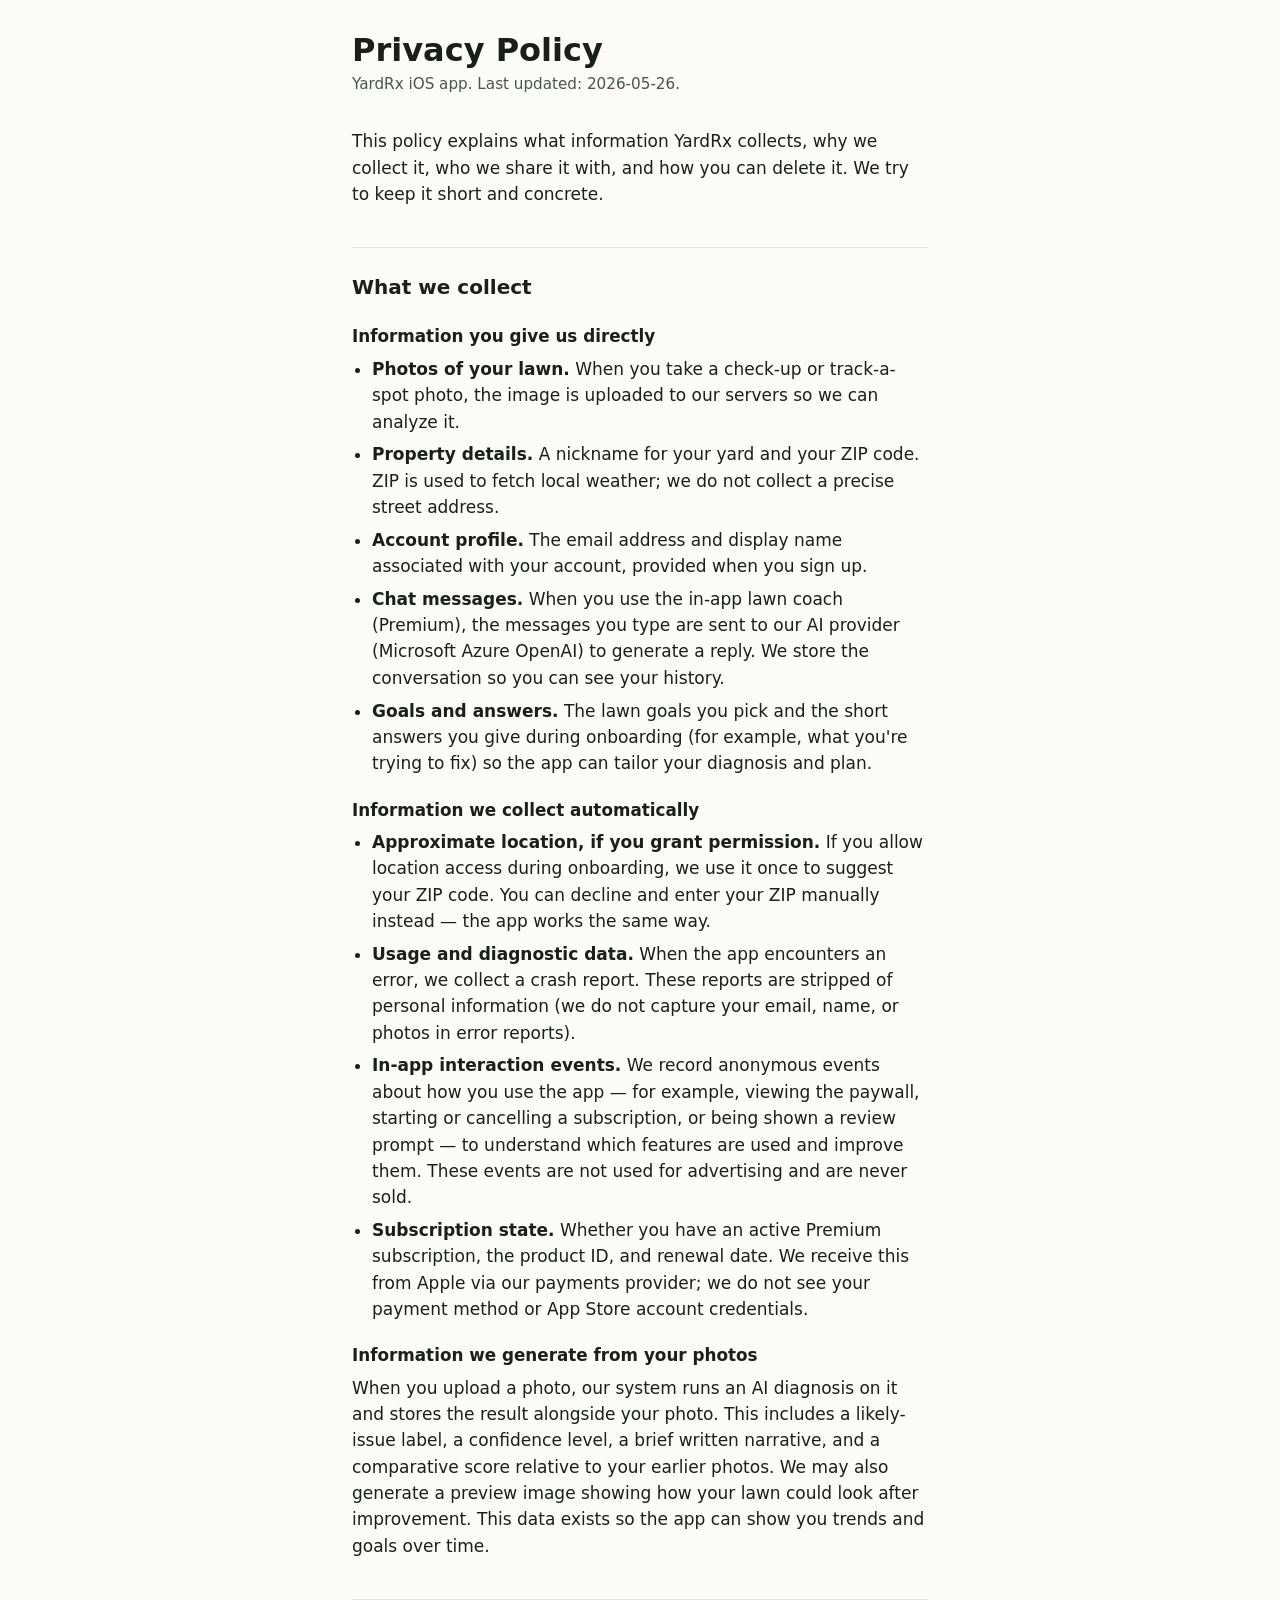
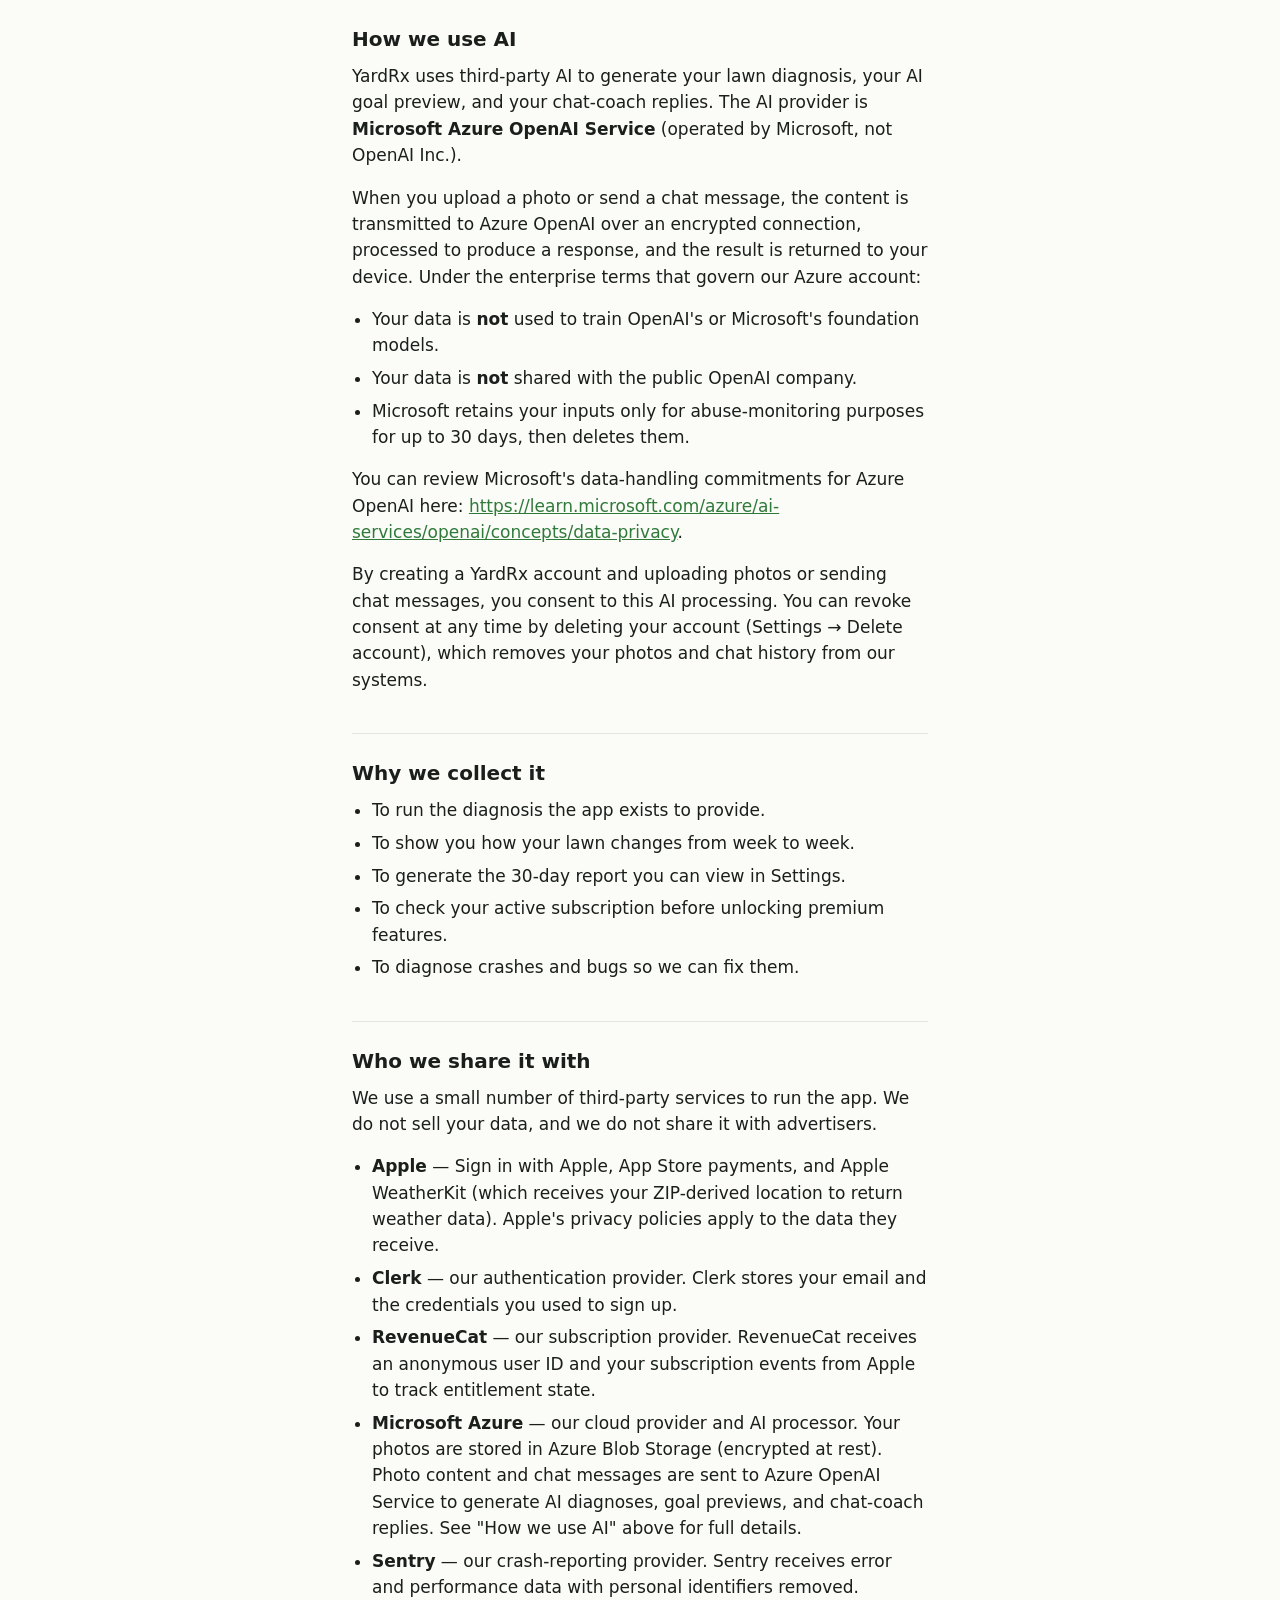
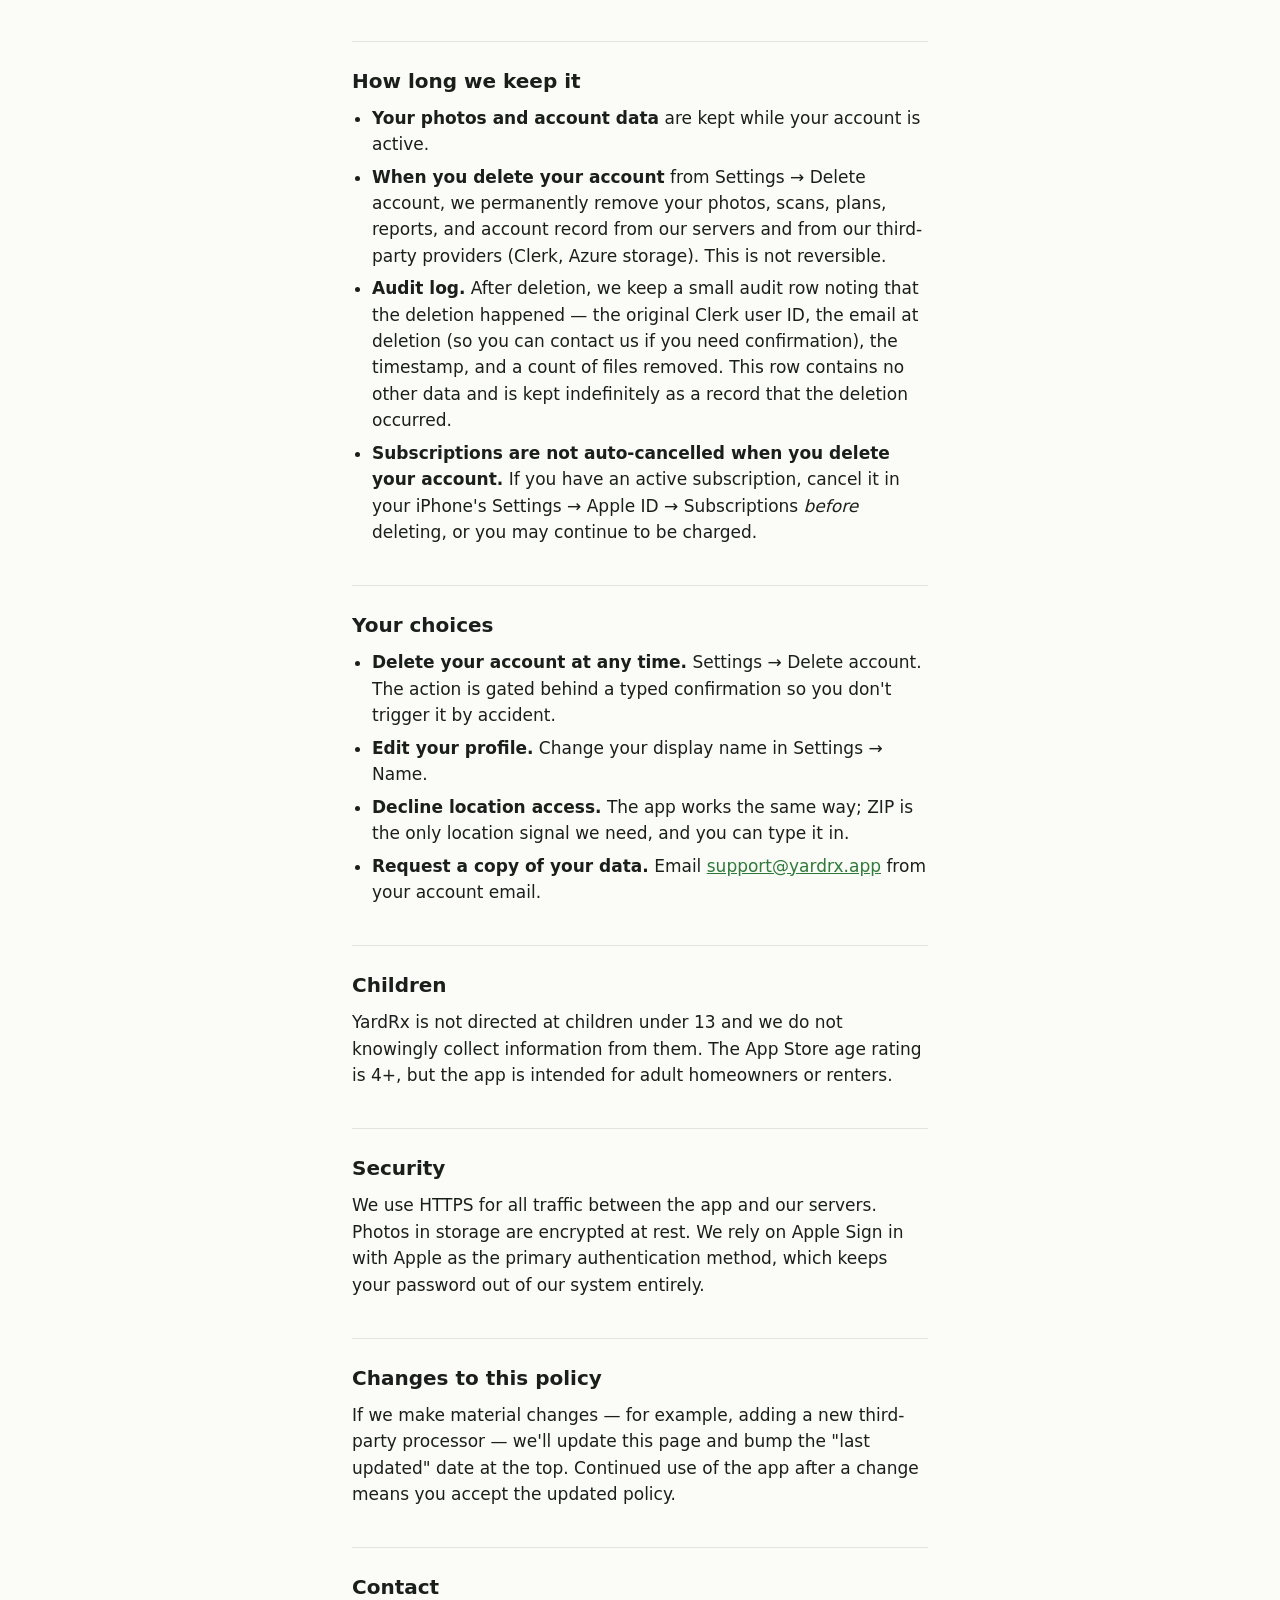
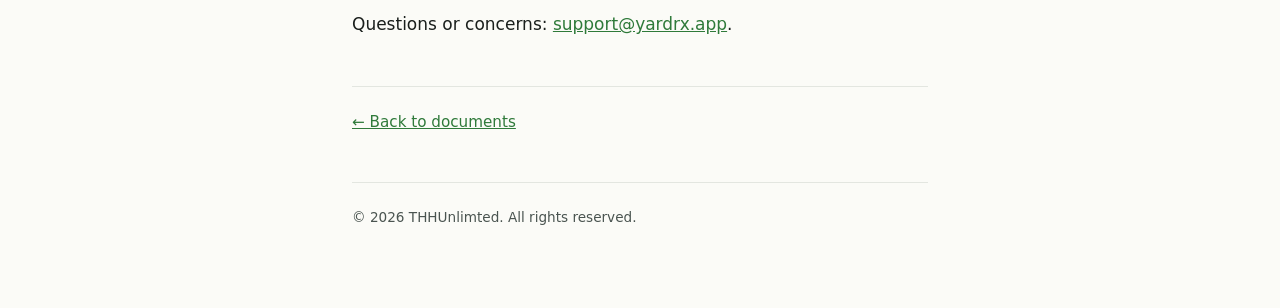
==== commit 6330275d: "Add explicit AI disclosure section to privacy policy Names Azure OpenAI as the AI processor, links t" ====
--- a/privacy/index.html
+++ b/privacy/index.html
@@ -10,7 +10,7 @@
 <body>
   <main>
     <h1>Privacy Policy</h1>
-    <p class="subtitle">YardRx iOS app. Last updated: 2026-05-22.</p>
+    <p class="subtitle">YardRx iOS app. Last updated: 2026-05-26.</p>
 
     <p>This policy explains what information YardRx collects, why we collect it, who we share it with, and how you can delete it. We try to keep it short and concrete.</p>
 
@@ -36,6 +36,17 @@
     <h3>Information we generate from your photos</h3>
     <p>When you upload a photo, our system runs an AI diagnosis on it and stores the result alongside your photo. This includes a likely-issue label, a confidence level, a brief written narrative, and a comparative score relative to your earlier photos. We may also generate a preview image showing how your lawn could look after improvement. This data exists so the app can show you trends and goals over time.</p>
 
+    <h2>How we use AI</h2>
+    <p>YardRx uses third-party AI to generate your lawn diagnosis, your AI goal preview, and your chat-coach replies. The AI provider is <strong>Microsoft Azure OpenAI Service</strong> (operated by Microsoft, not OpenAI Inc.).</p>
+    <p>When you upload a photo or send a chat message, the content is transmitted to Azure OpenAI over an encrypted connection, processed to produce a response, and the result is returned to your device. Under the enterprise terms that govern our Azure account:</p>
+    <ul>
+      <li>Your data is <strong>not</strong> used to train OpenAI's or Microsoft's foundation models.</li>
+      <li>Your data is <strong>not</strong> shared with the public OpenAI company.</li>
+      <li>Microsoft retains your inputs only for abuse-monitoring purposes for up to 30 days, then deletes them.</li>
+    </ul>
+    <p>You can review Microsoft's data-handling commitments for Azure OpenAI here: <a href="https://learn.microsoft.com/azure/ai-services/openai/concepts/data-privacy">https://learn.microsoft.com/azure/ai-services/openai/concepts/data-privacy</a>.</p>
+    <p>By creating a YardRx account and uploading photos or sending chat messages, you consent to this AI processing. You can revoke consent at any time by deleting your account (Settings → Delete account), which removes your photos and chat history from our systems.</p>
+
     <h2>Why we collect it</h2>
     <ul>
       <li>To run the diagnosis the app exists to provide.</li>
@@ -53,7 +64,7 @@
       <li><strong>Apple</strong> — Sign in with Apple, App Store payments, and Apple WeatherKit (which receives your ZIP-derived location to return weather data). Apple's privacy policies apply to the data they receive.</li>
       <li><strong>Clerk</strong> — our authentication provider. Clerk stores your email and the credentials you used to sign up.</li>
       <li><strong>RevenueCat</strong> — our subscription provider. RevenueCat receives an anonymous user ID and your subscription events from Apple to track entitlement state.</li>
-      <li><strong>Microsoft Azure</strong> — our cloud provider. Your photos are stored in Azure Blob Storage. Photo content is sent to Azure OpenAI Service to generate the AI diagnosis. Microsoft's enterprise data terms apply: photos sent for AI processing are not used to train OpenAI's foundation models.</li>
+      <li><strong>Microsoft Azure</strong> — our cloud provider and AI processor. Your photos are stored in Azure Blob Storage (encrypted at rest). Photo content and chat messages are sent to Azure OpenAI Service to generate AI diagnoses, goal previews, and chat-coach replies. See "How we use AI" above for full details.</li>
       <li><strong>Sentry</strong> — our crash-reporting provider. Sentry receives error and performance data with personal identifiers removed.</li>
     </ul>
 
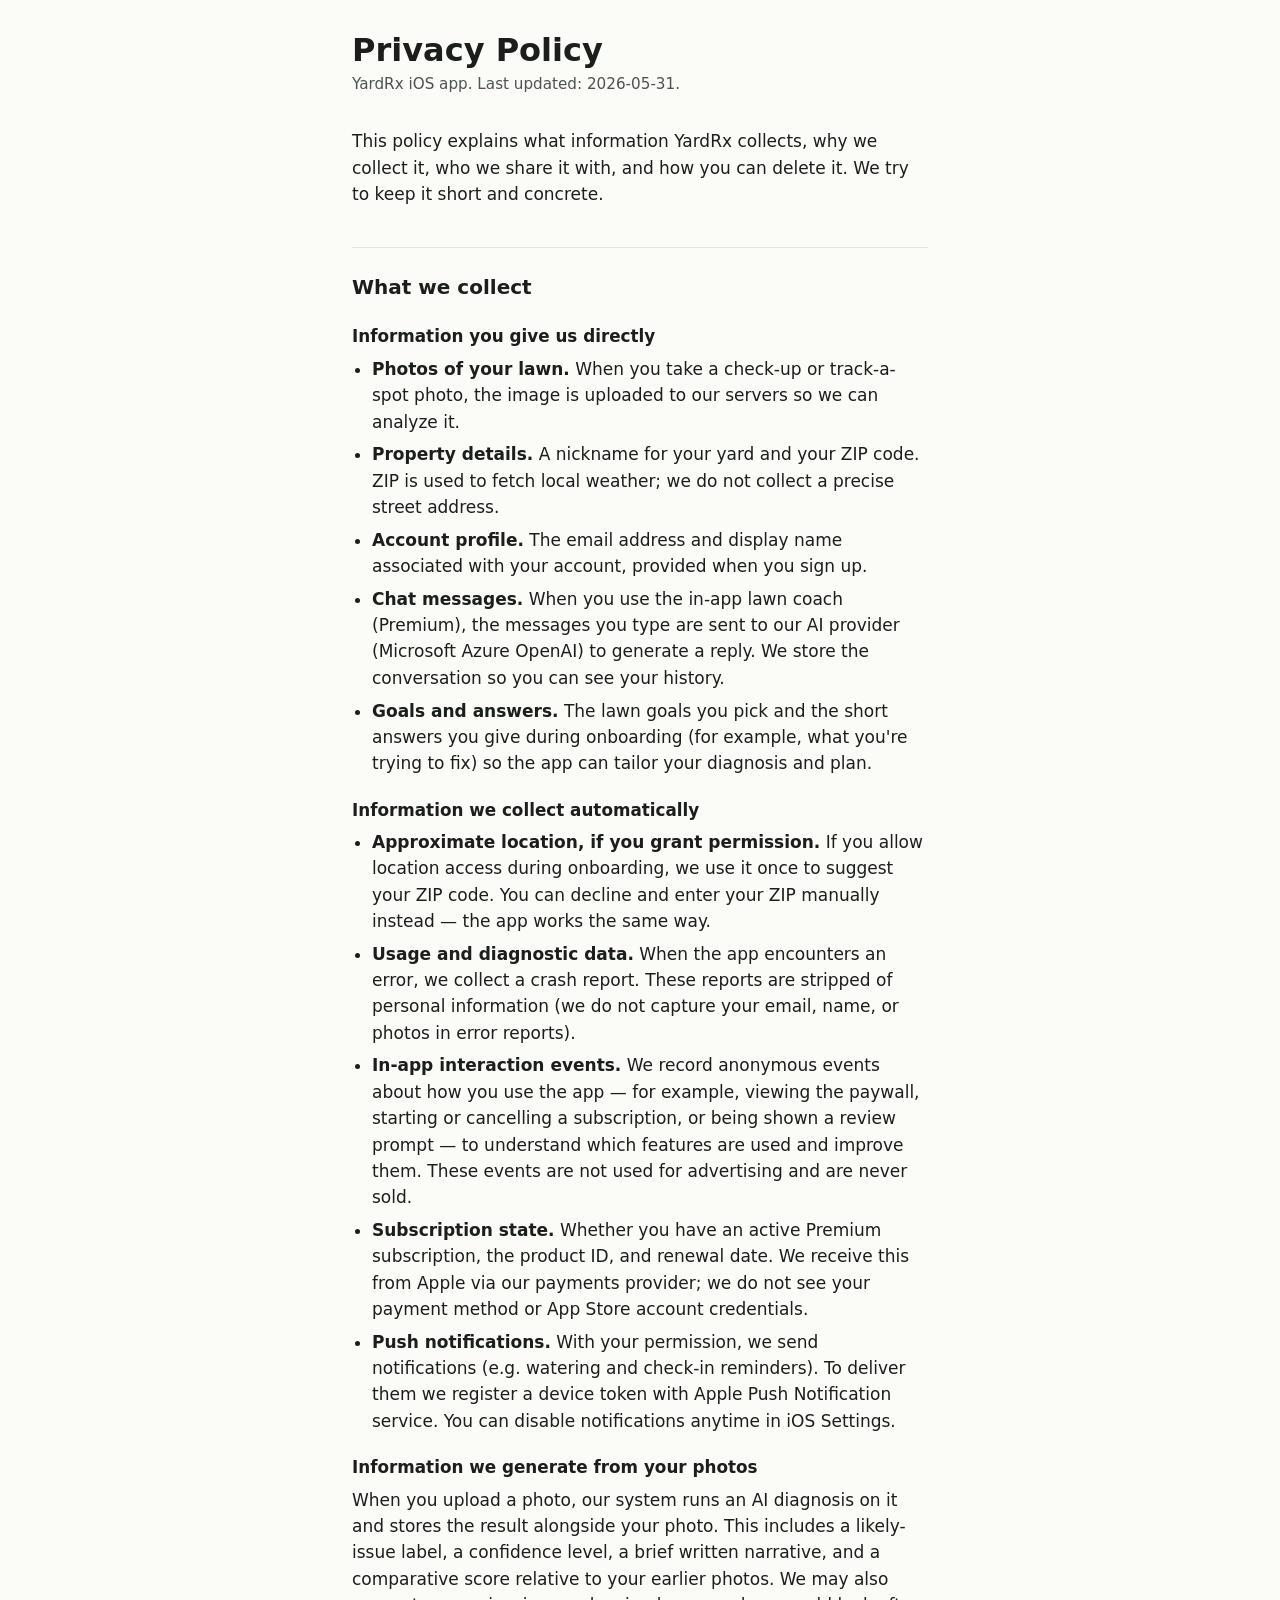
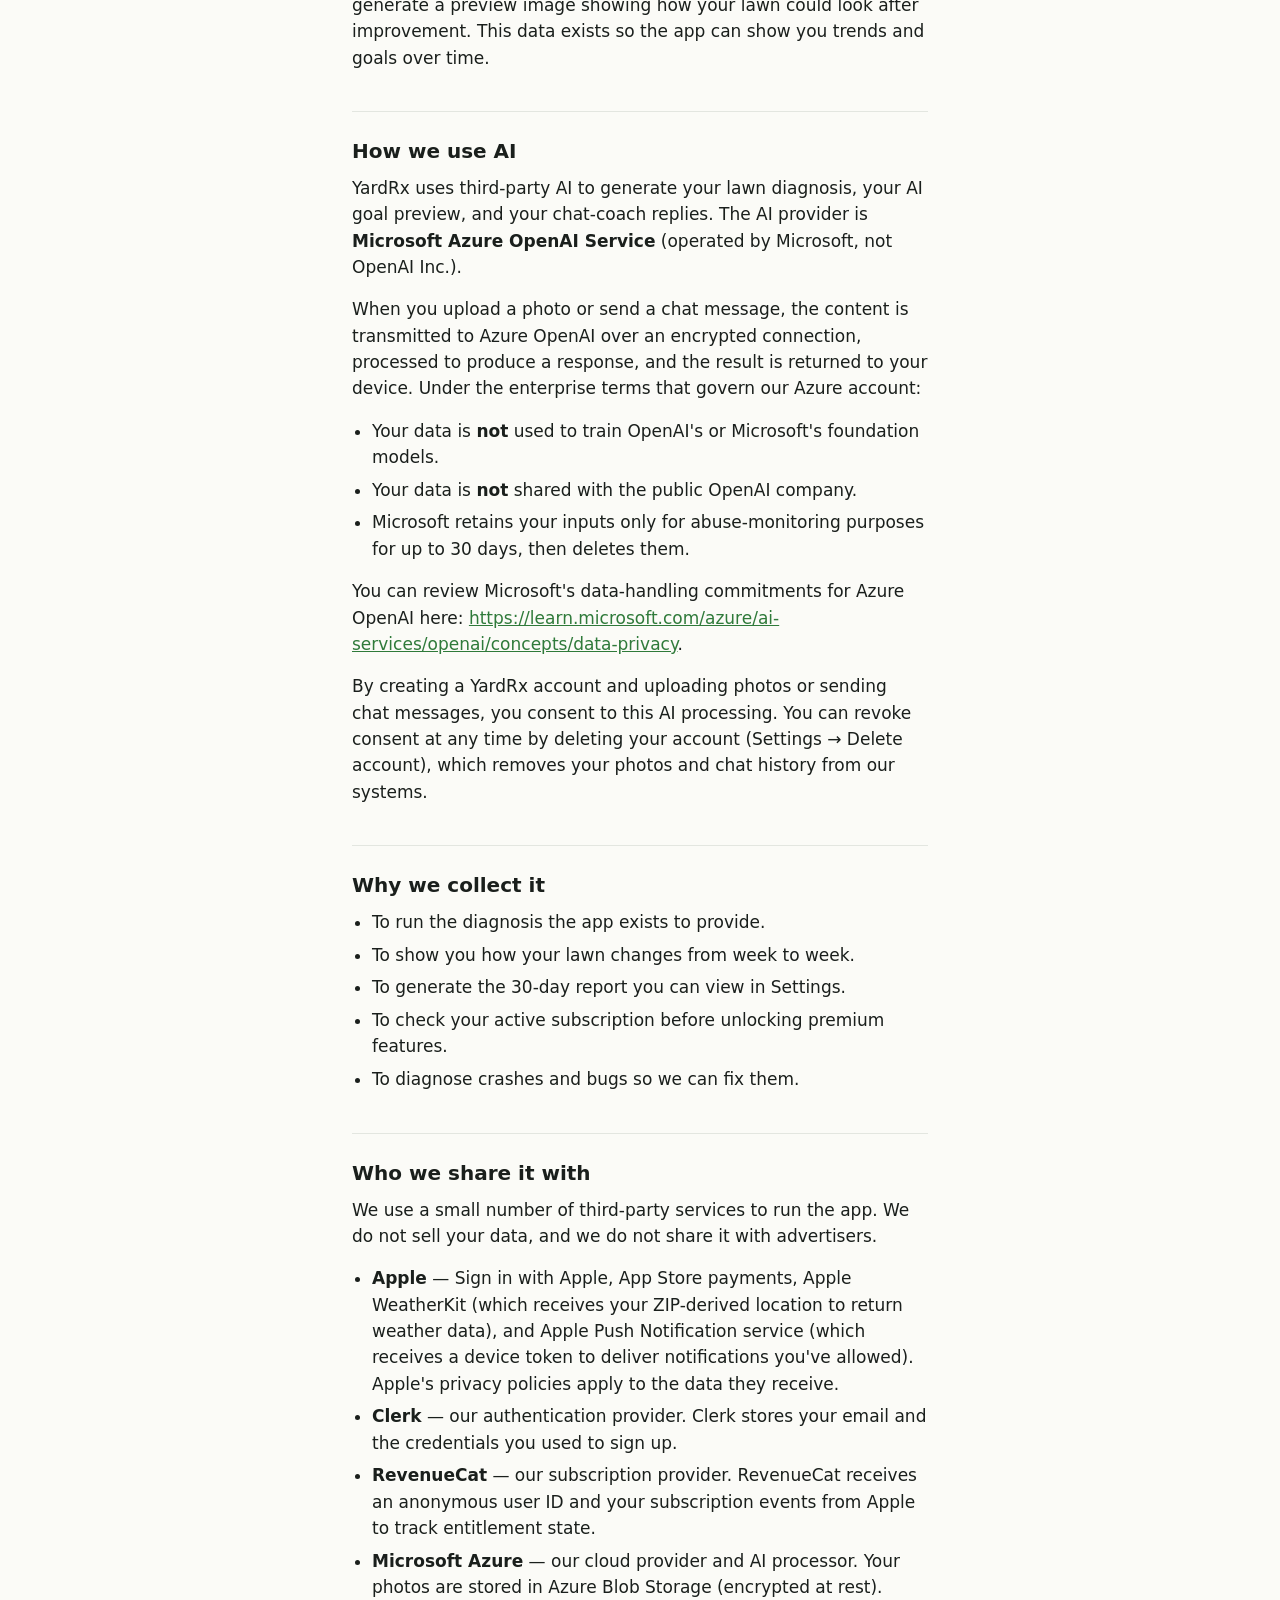
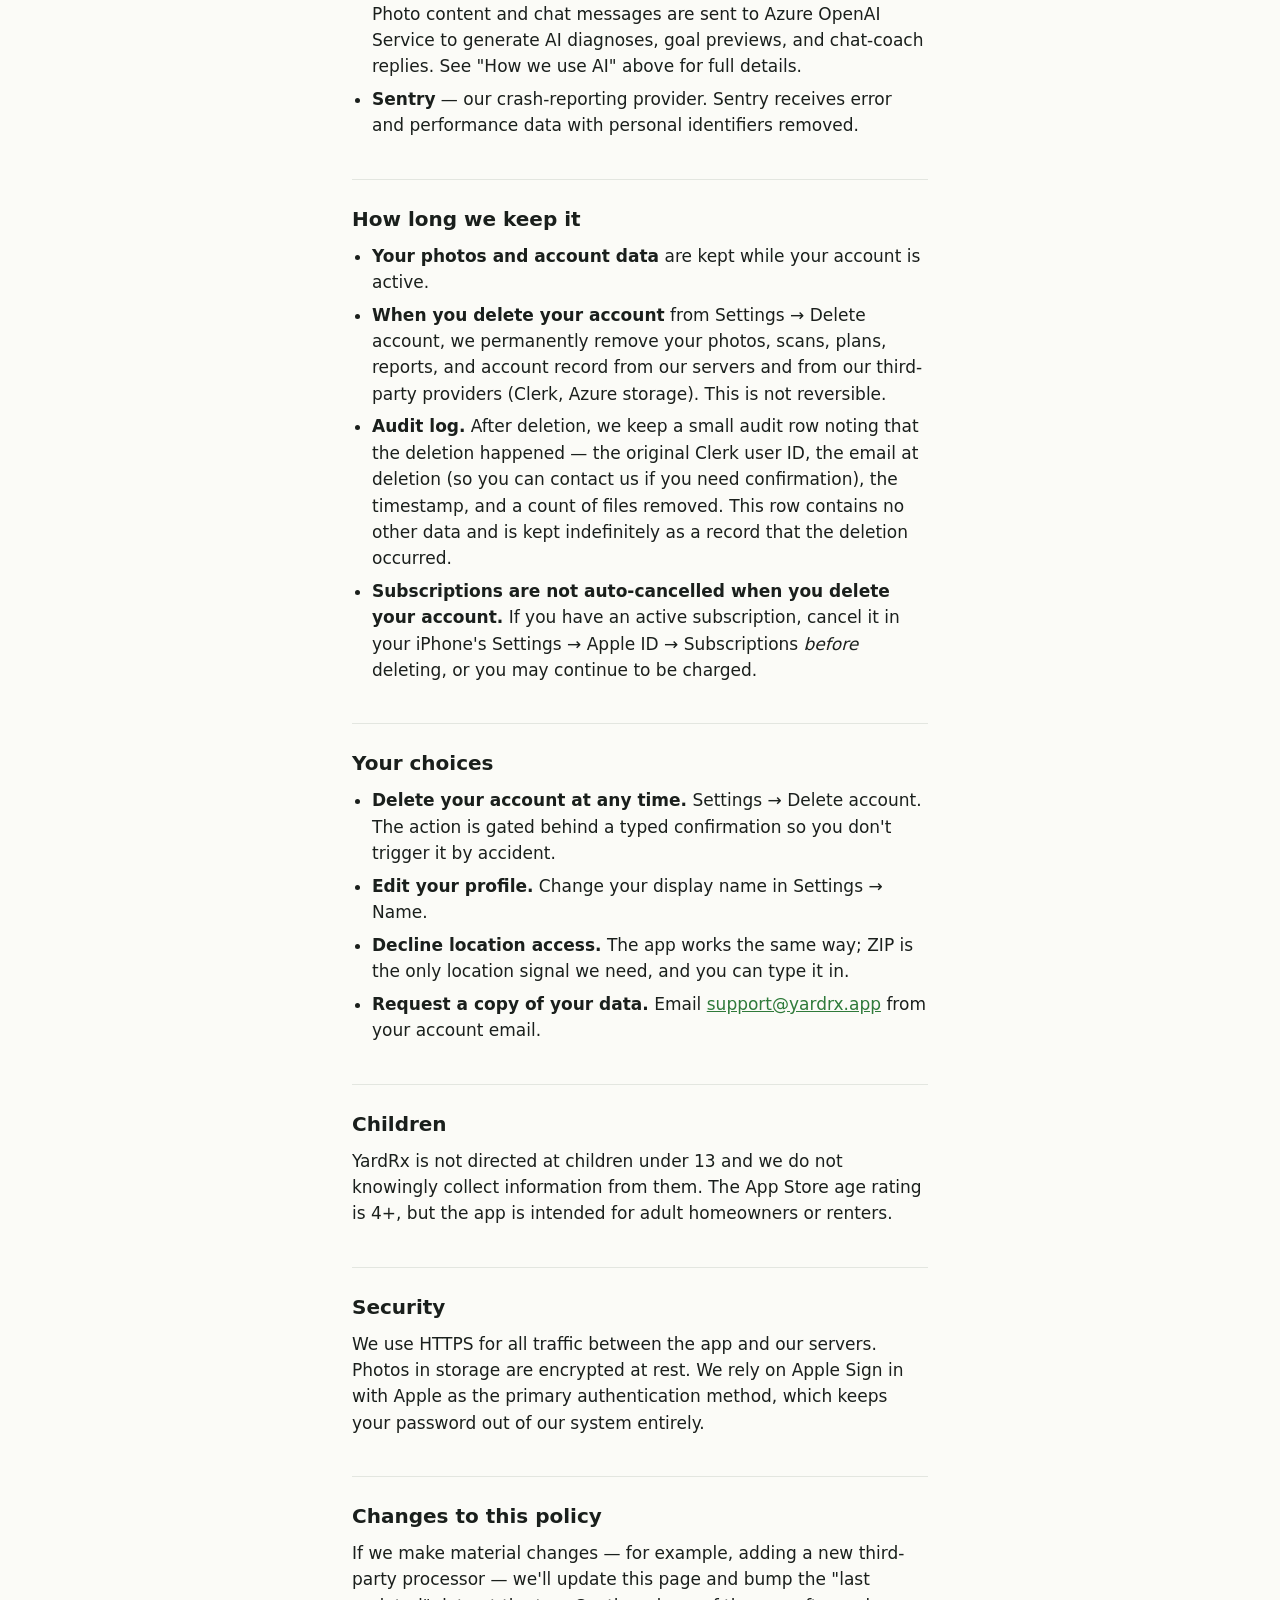
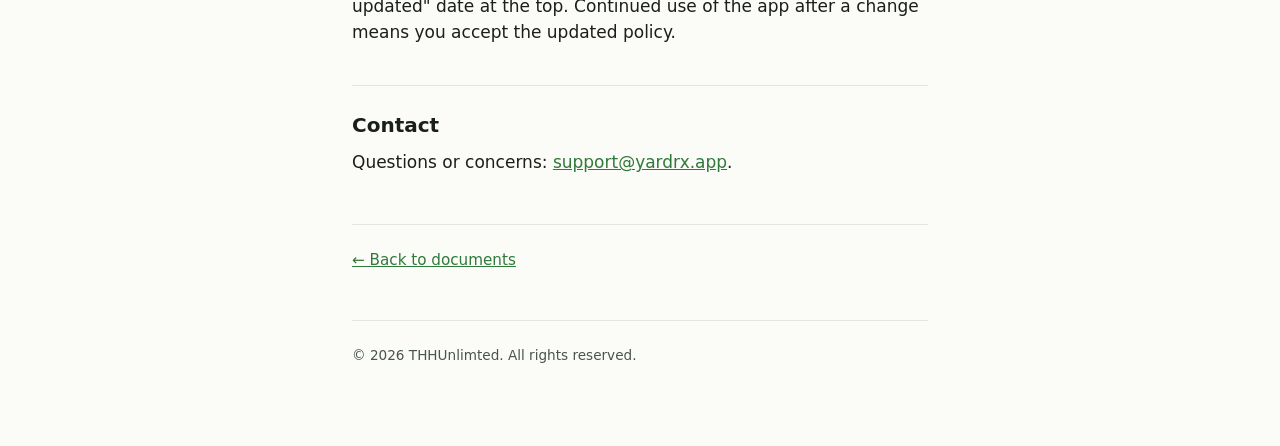
==== commit d3dd0c80: "Disclose push notifications in privacy policy App now ships push notifications, so the policy must r" ====
--- a/privacy/index.html
+++ b/privacy/index.html
@@ -10,7 +10,7 @@
 <body>
   <main>
     <h1>Privacy Policy</h1>
-    <p class="subtitle">YardRx iOS app. Last updated: 2026-05-26.</p>
+    <p class="subtitle">YardRx iOS app. Last updated: 2026-05-31.</p>
 
     <p>This policy explains what information YardRx collects, why we collect it, who we share it with, and how you can delete it. We try to keep it short and concrete.</p>
 
@@ -31,6 +31,7 @@
       <li><strong>Usage and diagnostic data.</strong> When the app encounters an error, we collect a crash report. These reports are stripped of personal information (we do not capture your email, name, or photos in error reports).</li>
       <li><strong>In-app interaction events.</strong> We record anonymous events about how you use the app — for example, viewing the paywall, starting or cancelling a subscription, or being shown a review prompt — to understand which features are used and improve them. These events are not used for advertising and are never sold.</li>
       <li><strong>Subscription state.</strong> Whether you have an active Premium subscription, the product ID, and renewal date. We receive this from Apple via our payments provider; we do not see your payment method or App Store account credentials.</li>
+      <li><strong>Push notifications.</strong> With your permission, we send notifications (e.g. watering and check-in reminders). To deliver them we register a device token with Apple Push Notification service. You can disable notifications anytime in iOS Settings.</li>
     </ul>
 
     <h3>Information we generate from your photos</h3>
@@ -61,7 +62,7 @@
     <p>We use a small number of third-party services to run the app. We do not sell your data, and we do not share it with advertisers.</p>
 
     <ul>
-      <li><strong>Apple</strong> — Sign in with Apple, App Store payments, and Apple WeatherKit (which receives your ZIP-derived location to return weather data). Apple's privacy policies apply to the data they receive.</li>
+      <li><strong>Apple</strong> — Sign in with Apple, App Store payments, Apple WeatherKit (which receives your ZIP-derived location to return weather data), and Apple Push Notification service (which receives a device token to deliver notifications you've allowed). Apple's privacy policies apply to the data they receive.</li>
       <li><strong>Clerk</strong> — our authentication provider. Clerk stores your email and the credentials you used to sign up.</li>
       <li><strong>RevenueCat</strong> — our subscription provider. RevenueCat receives an anonymous user ID and your subscription events from Apple to track entitlement state.</li>
       <li><strong>Microsoft Azure</strong> — our cloud provider and AI processor. Your photos are stored in Azure Blob Storage (encrypted at rest). Photo content and chat messages are sent to Azure OpenAI Service to generate AI diagnoses, goal previews, and chat-coach replies. See "How we use AI" above for full details.</li>
